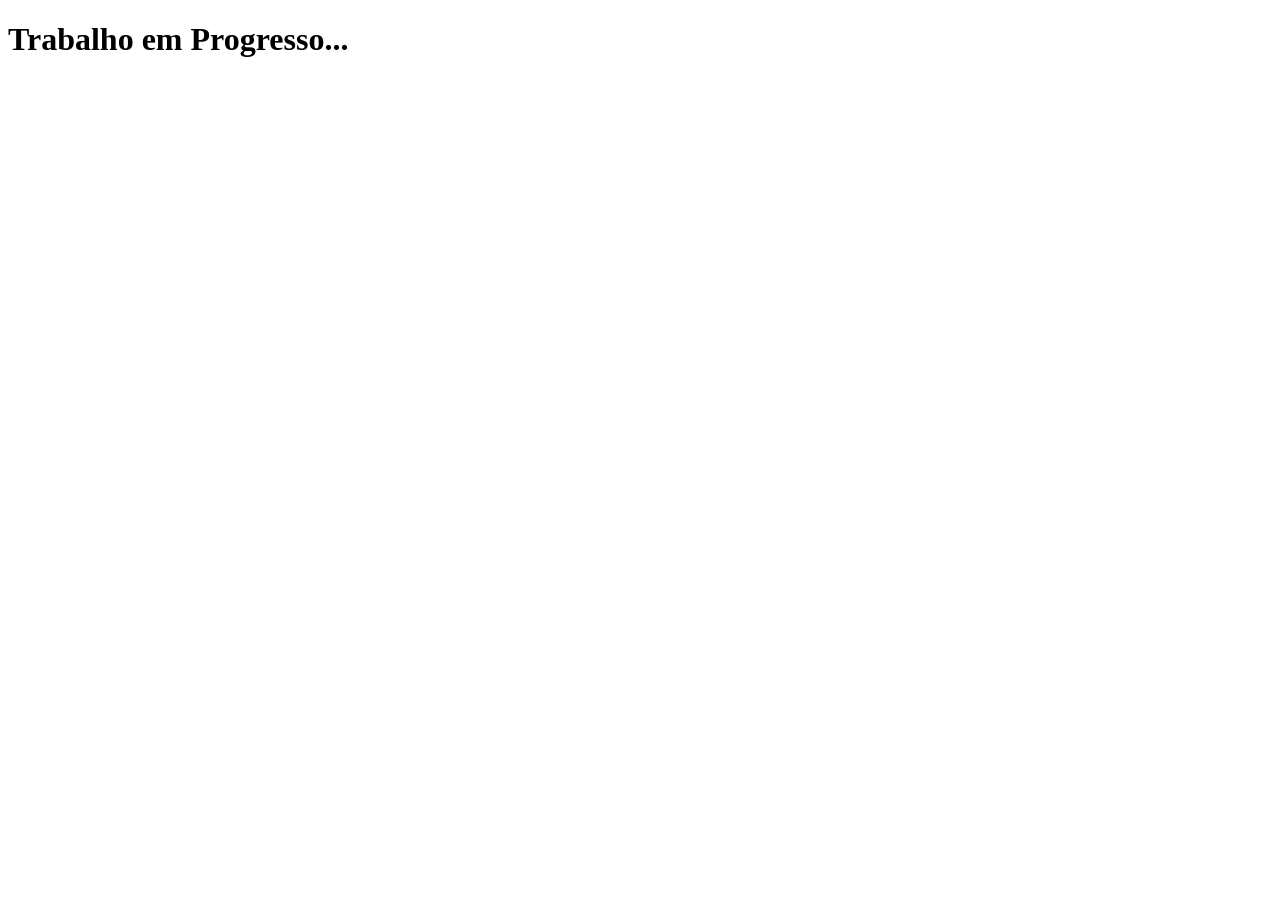
==== index.html @ 42e6223d "initial commit" ====
<!doctype html>
<html lang="en">
  <head>
    <meta charset="UTF-8" />
    <meta name="viewport" content="width=device-width, initial-scale=1.0" />
    <title>Em Progresso</title>
  </head>
  <body>
    <h1>Trabalho em Progresso...</h1>
  </body>
</html>
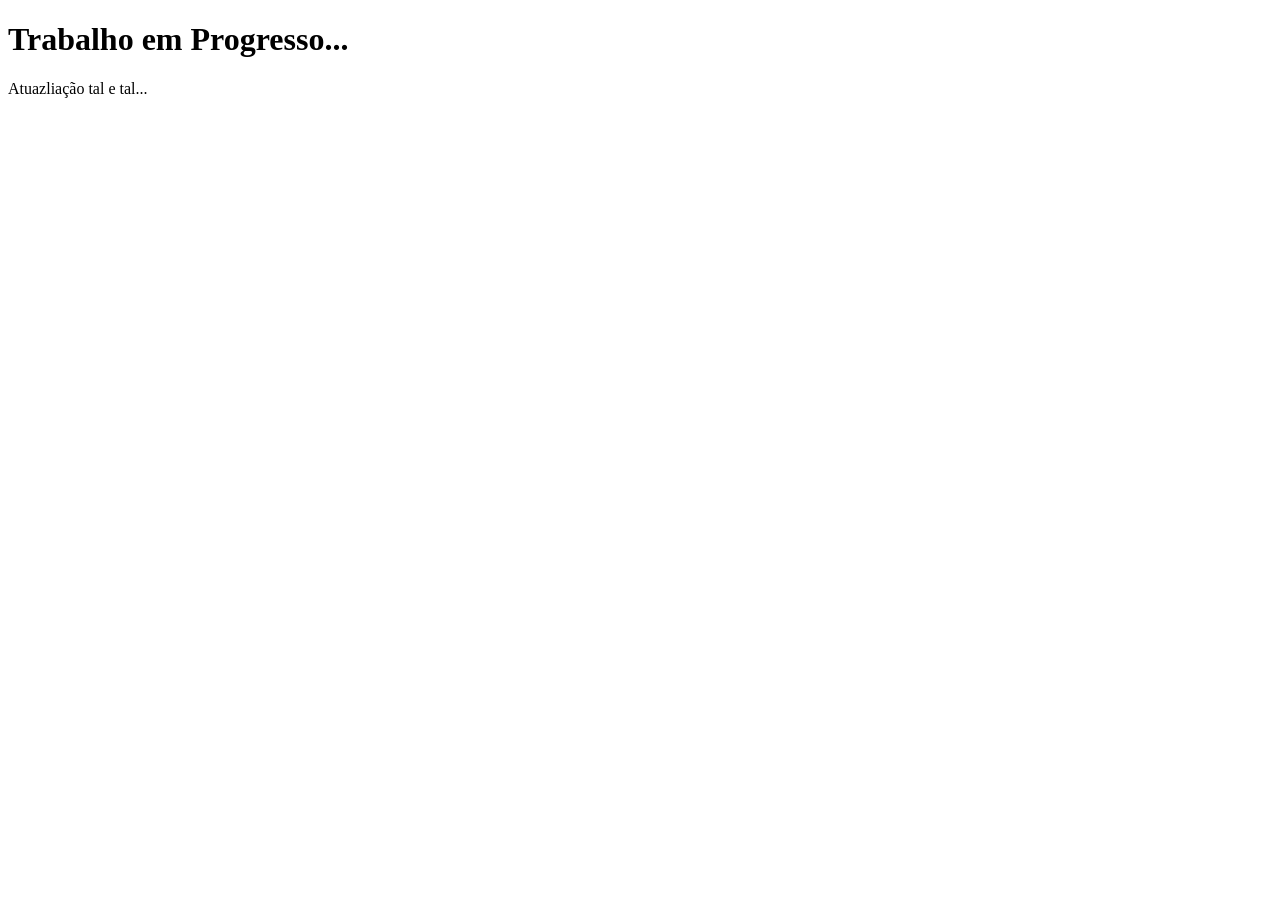
==== commit 2929b9e0: "update html" ====
--- a/index.html
+++ b/index.html
@@ -7,5 +7,6 @@
   </head>
   <body>
     <h1>Trabalho em Progresso...</h1>
+    <p>Atuazliação tal e tal...</p>
   </body>
 </html>
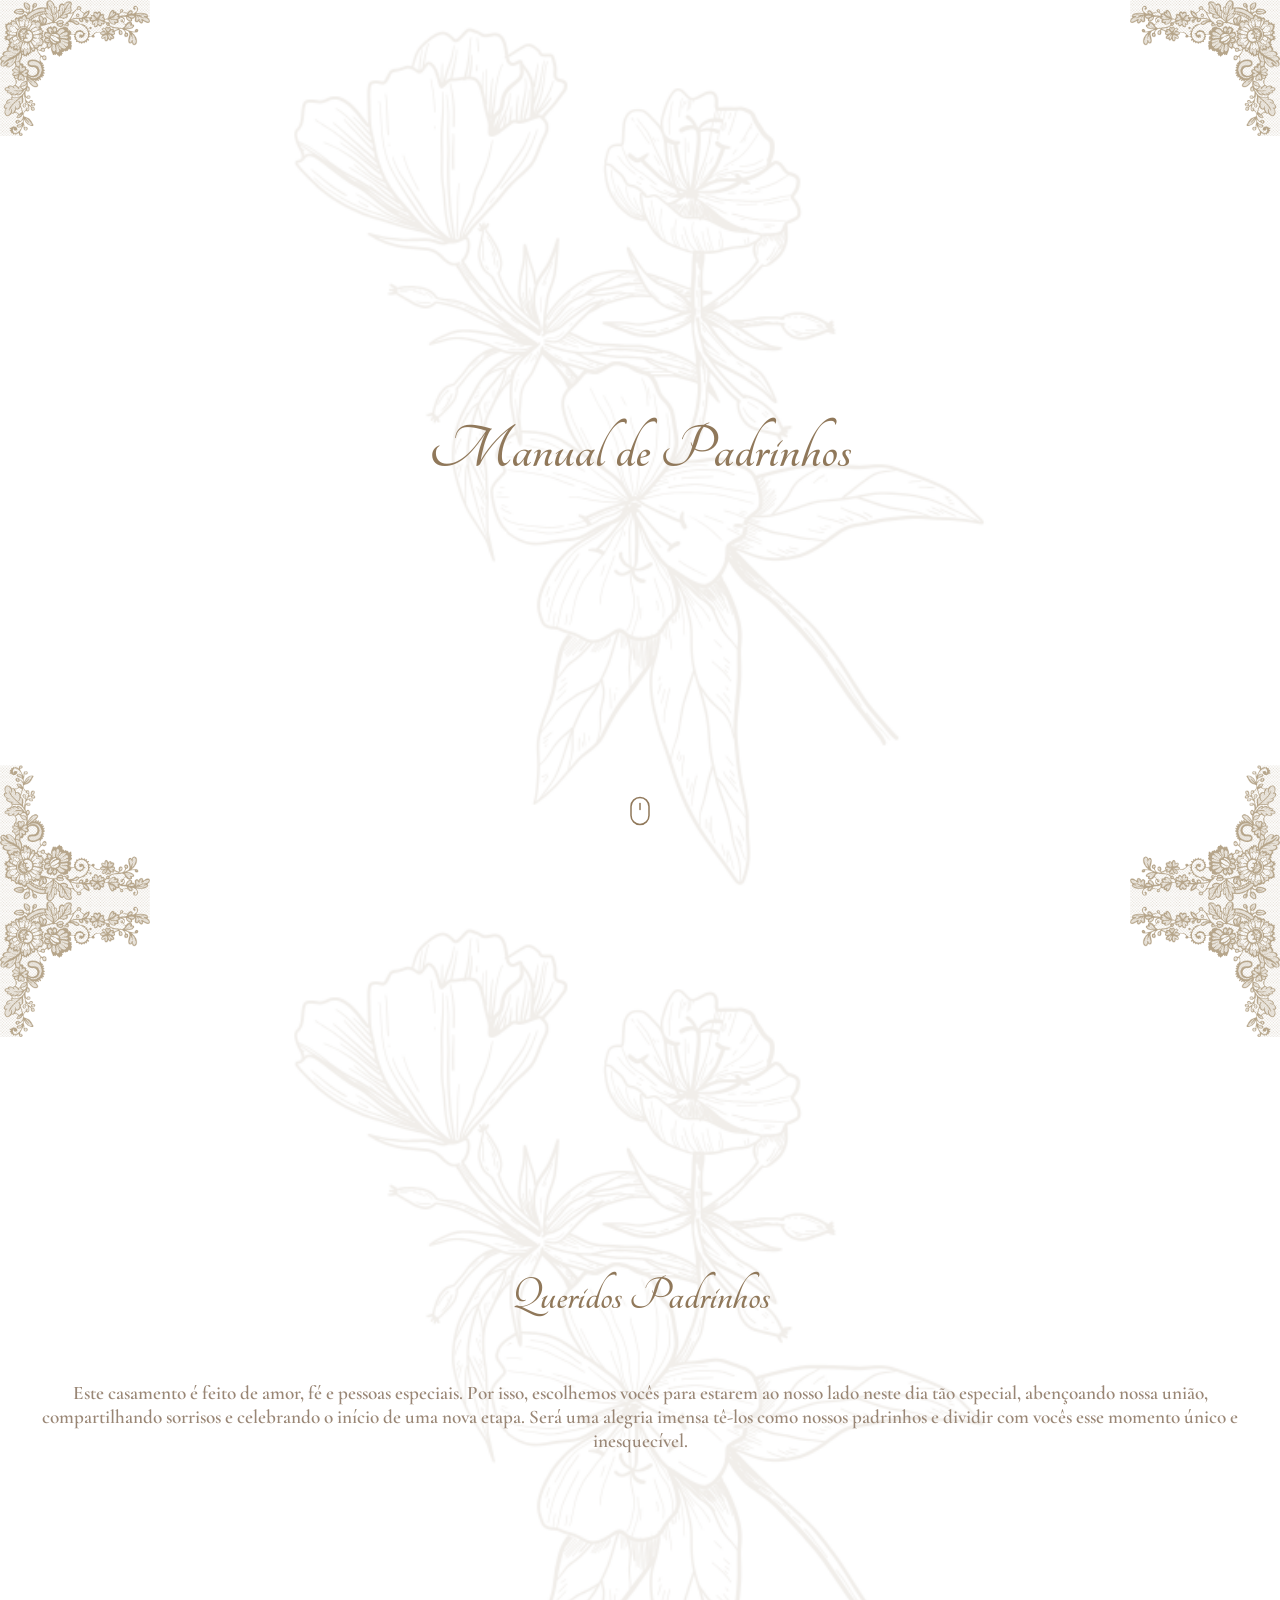
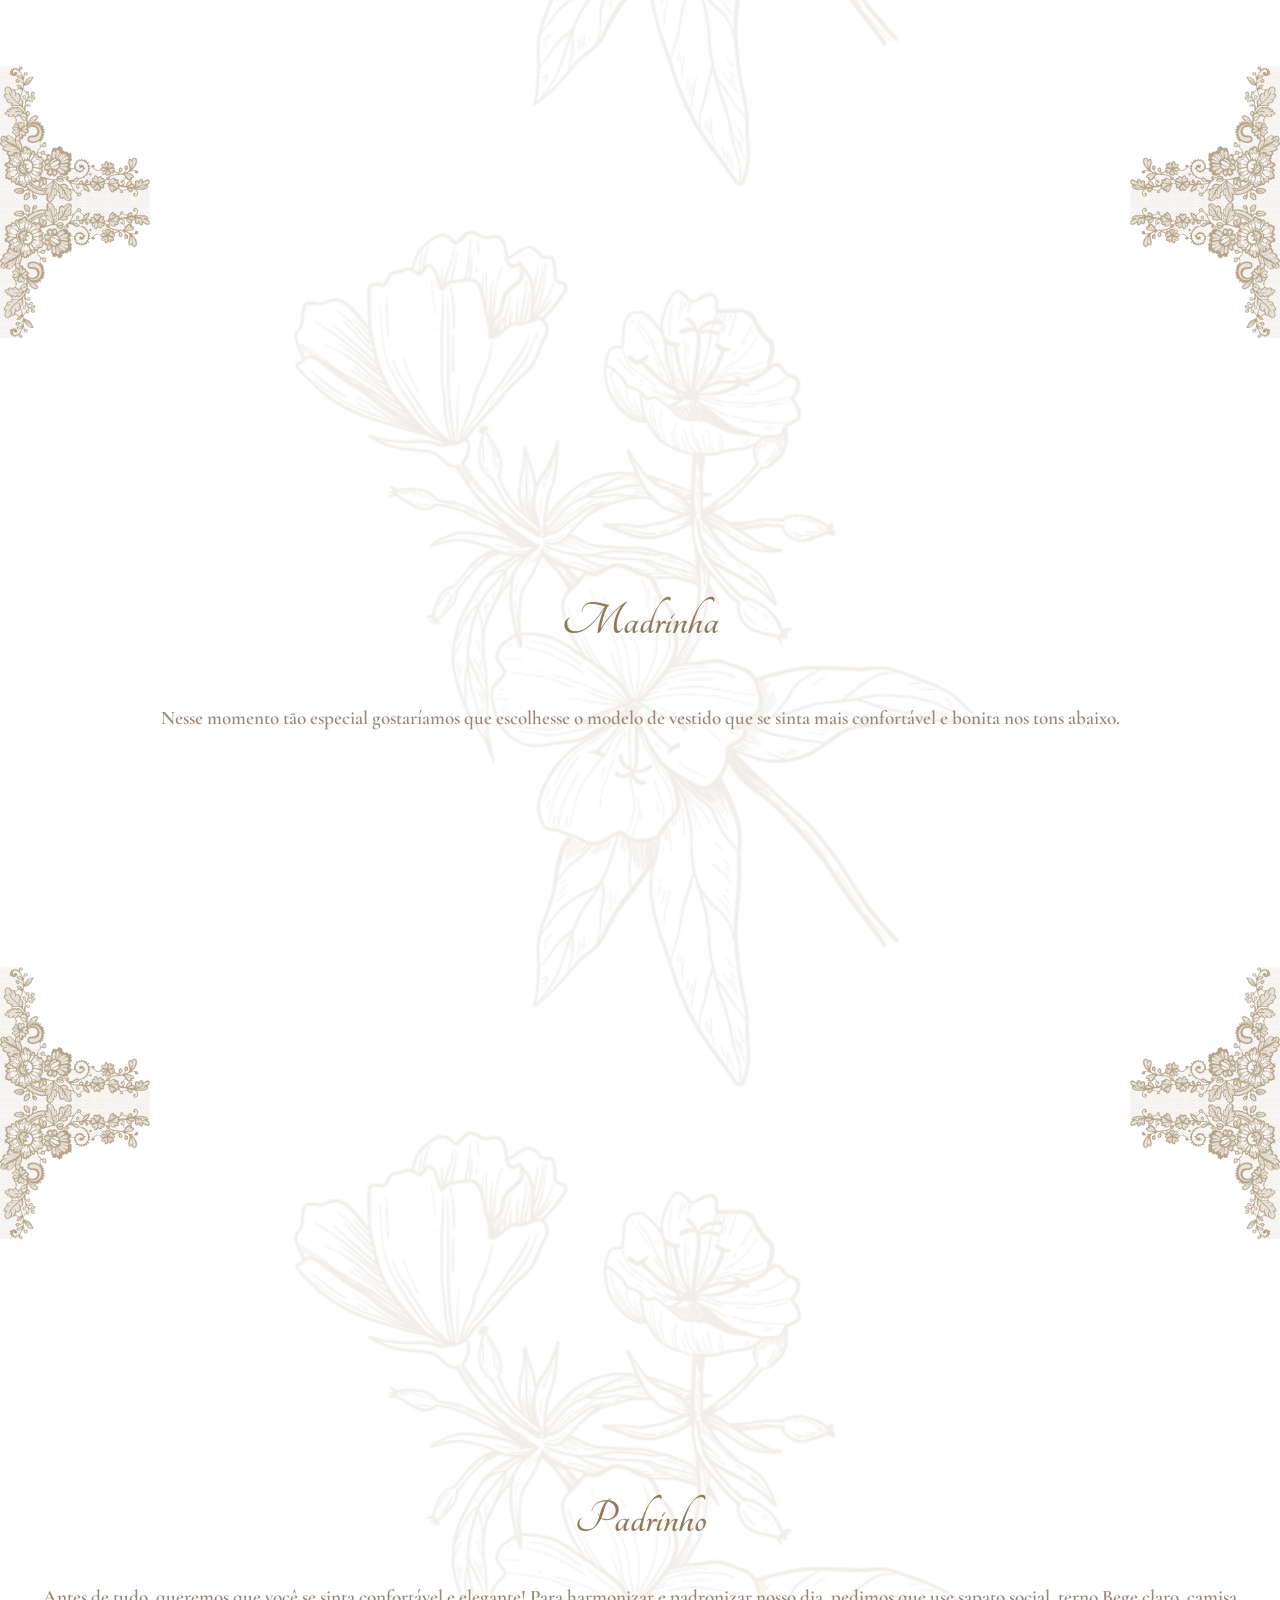
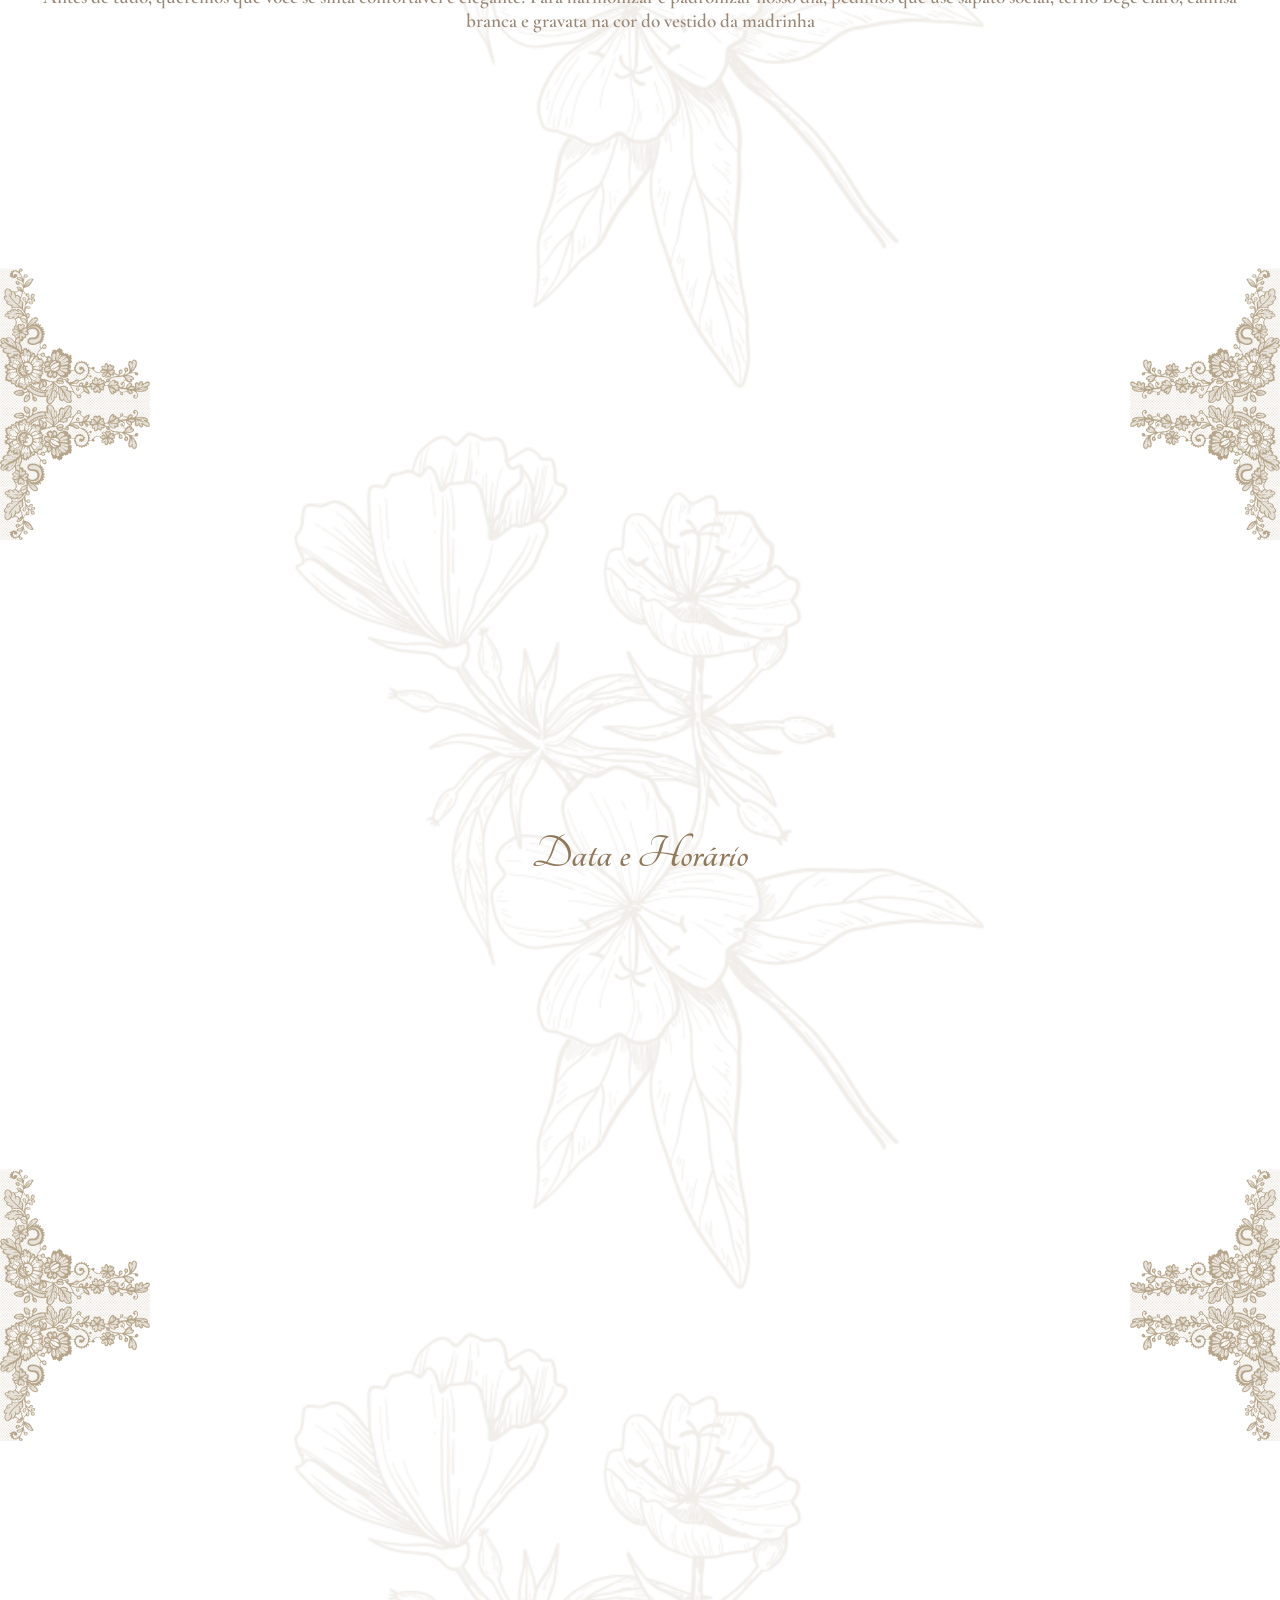
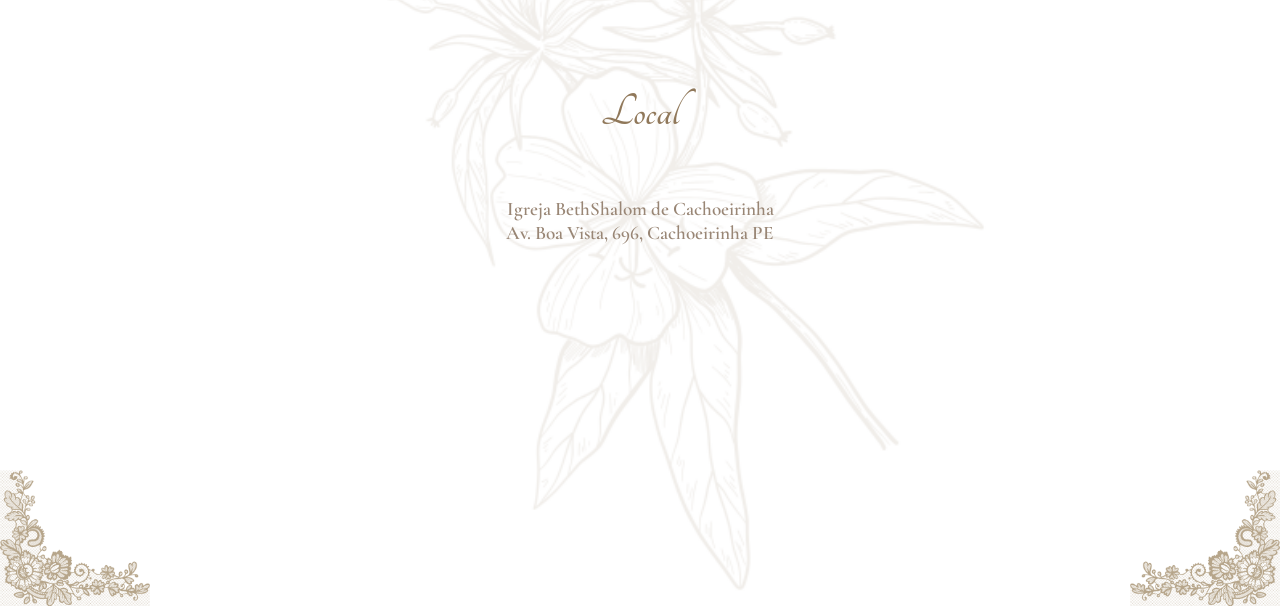
==== commit 162a4c32: "adding content" ====
--- a/index.html
+++ b/index.html
@@ -3,10 +3,75 @@
   <head>
     <meta charset="UTF-8" />
     <meta name="viewport" content="width=device-width, initial-scale=1.0" />
-    <title>Em Progresso</title>
+    <title>Manual de Padrinhos | MD</title>
+    <link rel="stylesheet" href="style.css" />
   </head>
   <body>
-    <h1>Trabalho em Progresso...</h1>
-    <p>Atuazliação tal e tal...</p>
+    <section>
+      <img src="corner.png" alt="" class="corner top left" />
+      <img src="corner.png" alt="" class="corner top right" />
+      <img src="corner.png" alt="" class="corner bottom left" />
+      <img src="corner.png" alt="" class="corner bottom right" />
+      <h1>Manual de Padrinhos</h1>
+      <img src="mouse.svg" alt="" class="mouse" />
+    </section>
+    <section>
+      <img src="corner.png" alt="" class="corner top left" />
+      <img src="corner.png" alt="" class="corner top right" />
+      <img src="corner.png" alt="" class="corner bottom left" />
+      <img src="corner.png" alt="" class="corner bottom right" />
+      <h2>Queridos Padrinhos</h2>
+      <p>
+        Este casamento é feito de amor, fé e pessoas especiais. Por isso,
+        escolhemos vocês para estarem ao nosso lado neste dia tão especial,
+        abençoando nossa união, compartilhando sorrisos e celebrando o início de
+        uma nova etapa. Será uma alegria imensa tê-los como nossos padrinhos e
+        dividir com vocês esse momento único e inesquecível.
+      </p>
+    </section>
+    <section>
+      <img src="corner.png" alt="" class="corner top left" />
+      <img src="corner.png" alt="" class="corner top right" />
+      <img src="corner.png" alt="" class="corner bottom left" />
+      <img src="corner.png" alt="" class="corner bottom right" />
+      <h2>Madrinha</h2>
+      <p>
+        Nesse momento tão especial gostaríamos que escolhesse o modelo de
+        vestido que se sinta mais confortável e bonita nos tons abaixo.
+      </p>
+    </section>
+    <section>
+      <img src="corner.png" alt="" class="corner top left" />
+      <img src="corner.png" alt="" class="corner top right" />
+      <img src="corner.png" alt="" class="corner bottom left" />
+      <img src="corner.png" alt="" class="corner bottom right" />
+      <div>
+        <h2>Padrinho</h2>
+        <p>
+          Antes de tudo, queremos que você se sinta confortável e elegante! Para
+          harmonizar e padronizar nosso dia, pedimos que use sapato social,
+          terno Bege claro, camisa branca e gravata na cor do vestido da
+          madrinha
+        </p>
+      </div>
+    </section>
+    <section>
+      <img src="corner.png" alt="" class="corner top left" />
+      <img src="corner.png" alt="" class="corner top right" />
+      <img src="corner.png" alt="" class="corner bottom left" />
+      <img src="corner.png" alt="" class="corner bottom right" />
+      <h2>Data e Horário</h2>
+    </section>
+    <section>
+      <img src="corner.png" alt="" class="corner top left" />
+      <img src="corner.png" alt="" class="corner top right" />
+      <img src="corner.png" alt="" class="corner bottom left" />
+      <img src="corner.png" alt="" class="corner bottom right" />
+      <h2>Local</h2>
+      <p>
+        Igreja BethShalom de Cachoeirinha<br />Av. Boa Vista, 696, Cachoeirinha
+        PE
+      </p>
+    </section>
   </body>
 </html>
--- a/style.css
+++ b/style.css
@@ -0,0 +1,114 @@
+@import url("https://fonts.googleapis.com/css2?family=Tangerine:wght@400;700&display=swap");
+@import url("https://fonts.googleapis.com/css2?family=Cormorant+Garamond:ital,wght@0,300..700;1,300..700&display=swap");
+
+html,
+body {
+  padding: 0;
+  margin: 0;
+  box-sizing: border-box;
+  width: 100%;
+}
+
+section {
+  background-size: cover;
+  height: 93vh;
+  padding: 2rem;
+  /* border: 1px solid red; */
+  background-image: url("./bg_flower.png");
+  background-size: contain;
+  background-position: center;
+  background-repeat: no-repeat;
+  display: flex;
+  flex-direction: column;
+  align-items: center;
+  justify-content: center;
+  position: relative;
+}
+
+.corner {
+  width: 150px;
+  position: absolute;
+  z-index: 0;
+}
+
+/* Posicionamento base */
+.top {
+  top: 0;
+}
+.bottom {
+  bottom: 0;
+}
+.left {
+  left: 0;
+}
+.right {
+  right: 0;
+}
+
+/* Ajuste individual de orientação para cada canto */
+.top.left {
+  /* Posição padrão, geralmente não precisa de transform */
+}
+
+.top.right {
+  transform: scaleX(-1);
+}
+
+.bottom.left {
+  transform: scaleY(-1);
+}
+
+.bottom.right {
+  /* Inverte nos dois eixos para fechar a moldura */
+  transform: scale(-1, -1);
+}
+
+.mouse {
+  position: absolute;
+  bottom: 8%;
+  width: 36px;
+  animation: float 2s infinite;
+}
+
+h1,
+h2,
+h3 {
+  text-align: center;
+  z-index: 1;
+  color: #90785a;
+  font-family: "Tangerine", cursive;
+  font-weight: 700;
+}
+
+h1 {
+  font-size: 4rem;
+}
+
+h2 {
+  font-size: 3rem;
+}
+
+h3 {
+  font-weight: 600;
+  font-size: 2rem;
+}
+
+p {
+  text-align: center;
+  color: #998675;
+  font-family: "Cormorant Garamond", serif;
+  font-weight: 600;
+  font-size: 1.2rem;
+}
+
+@keyframes float {
+  0% {
+    transform: translateY(0px);
+  }
+  50% {
+    transform: translateY(-10px);
+  }
+  100% {
+    transform: translateY(0px);
+  }
+}
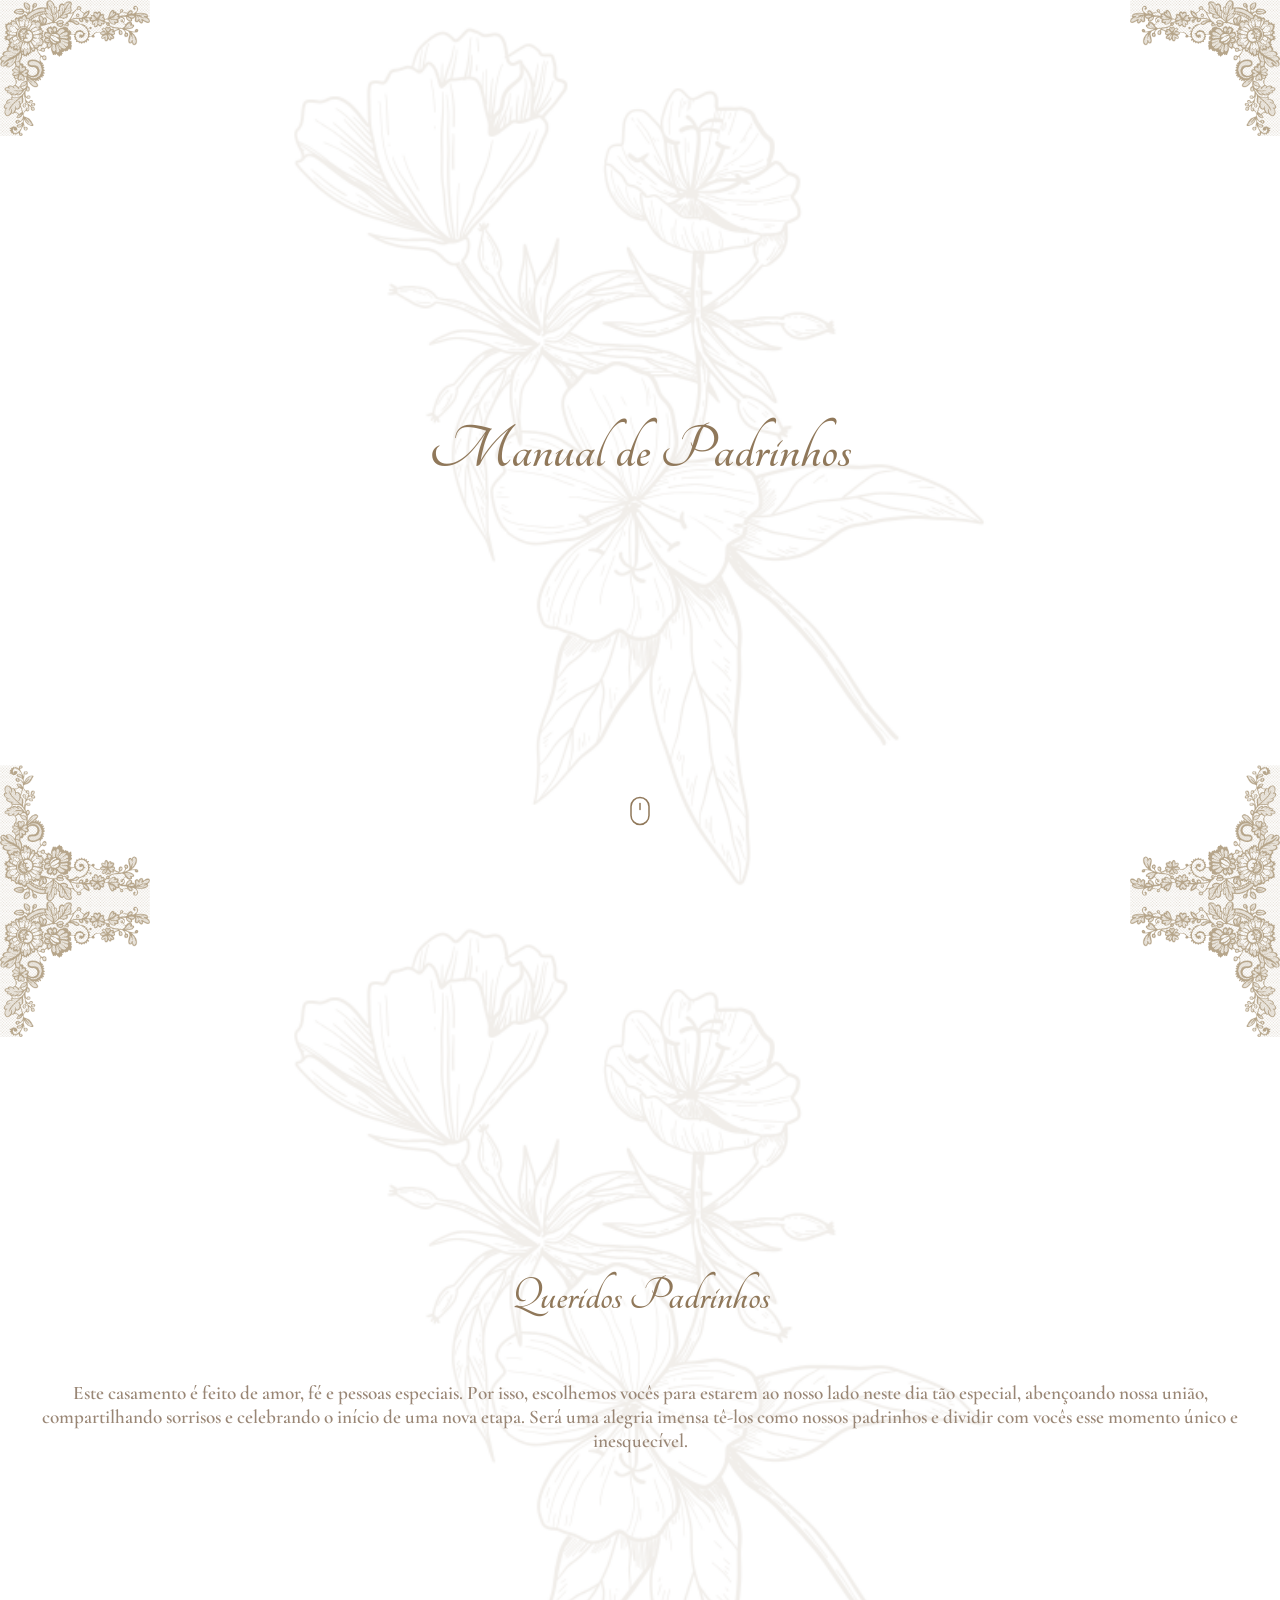
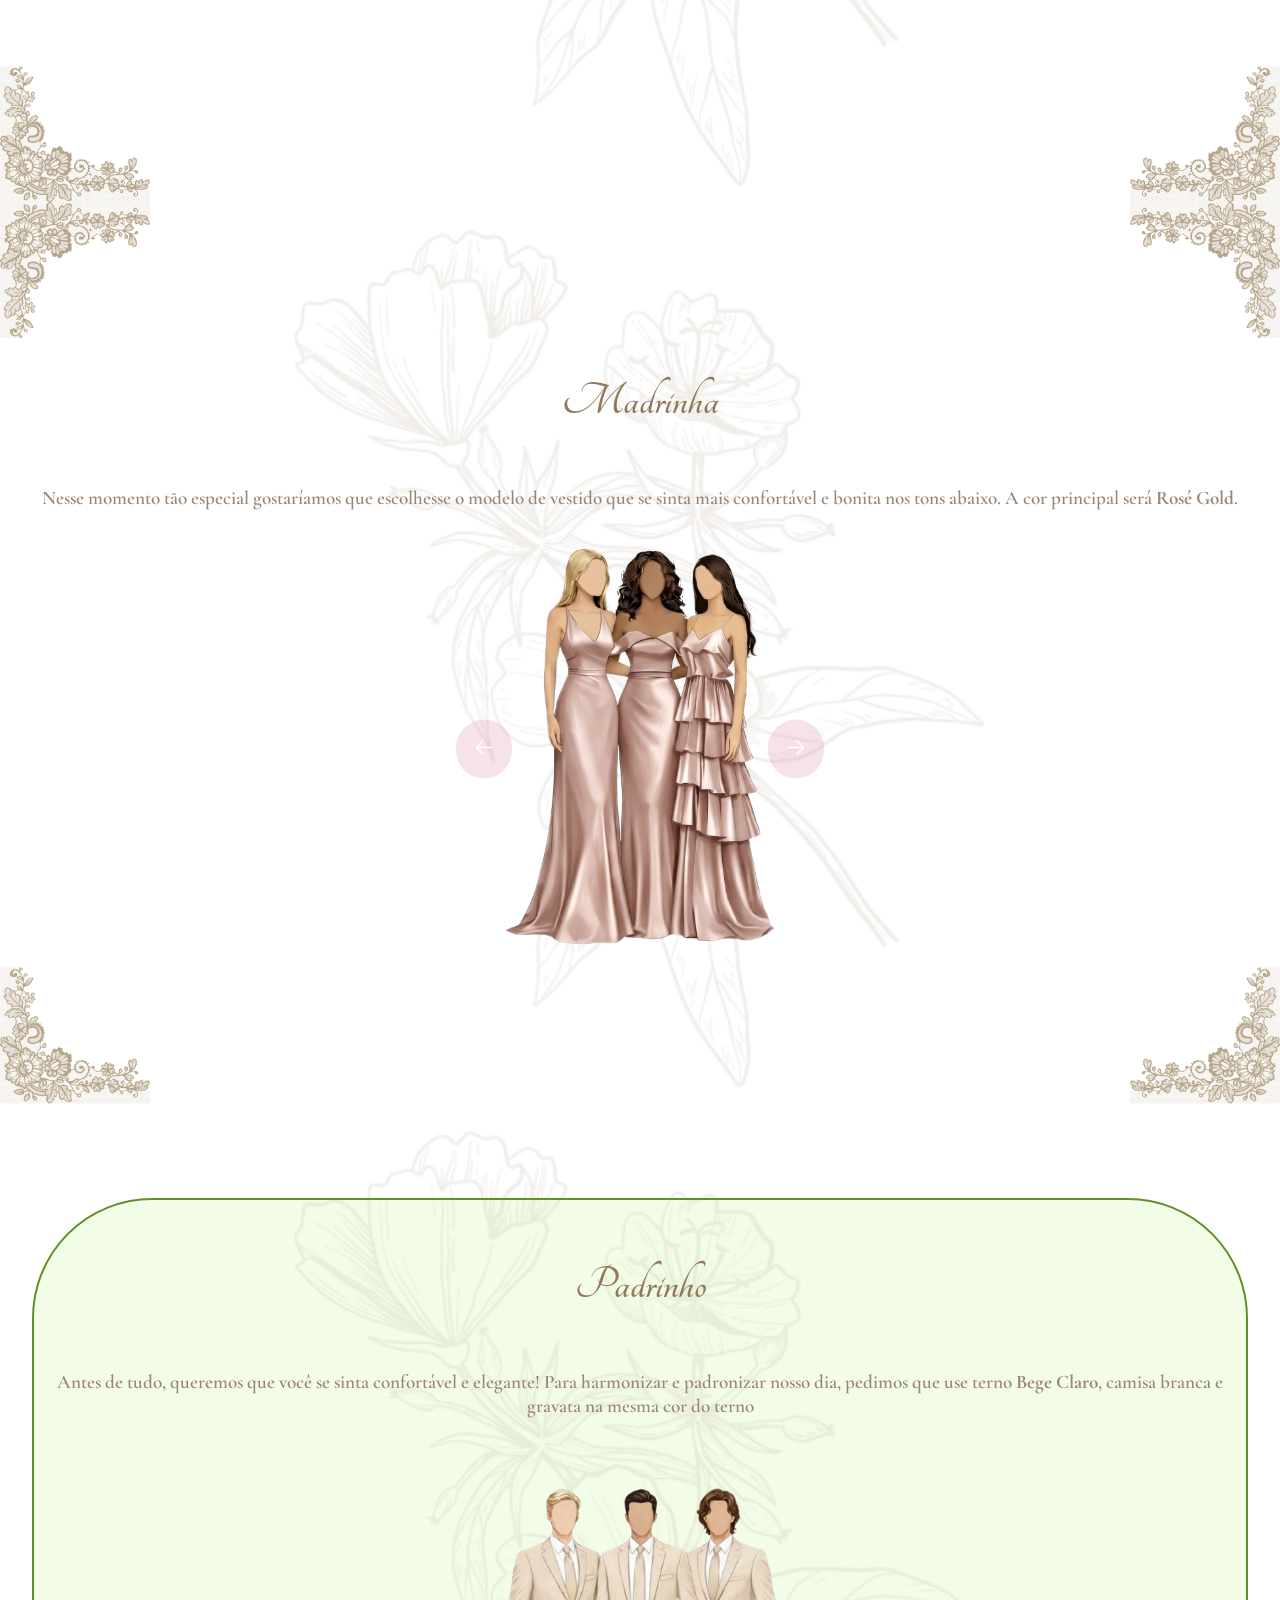
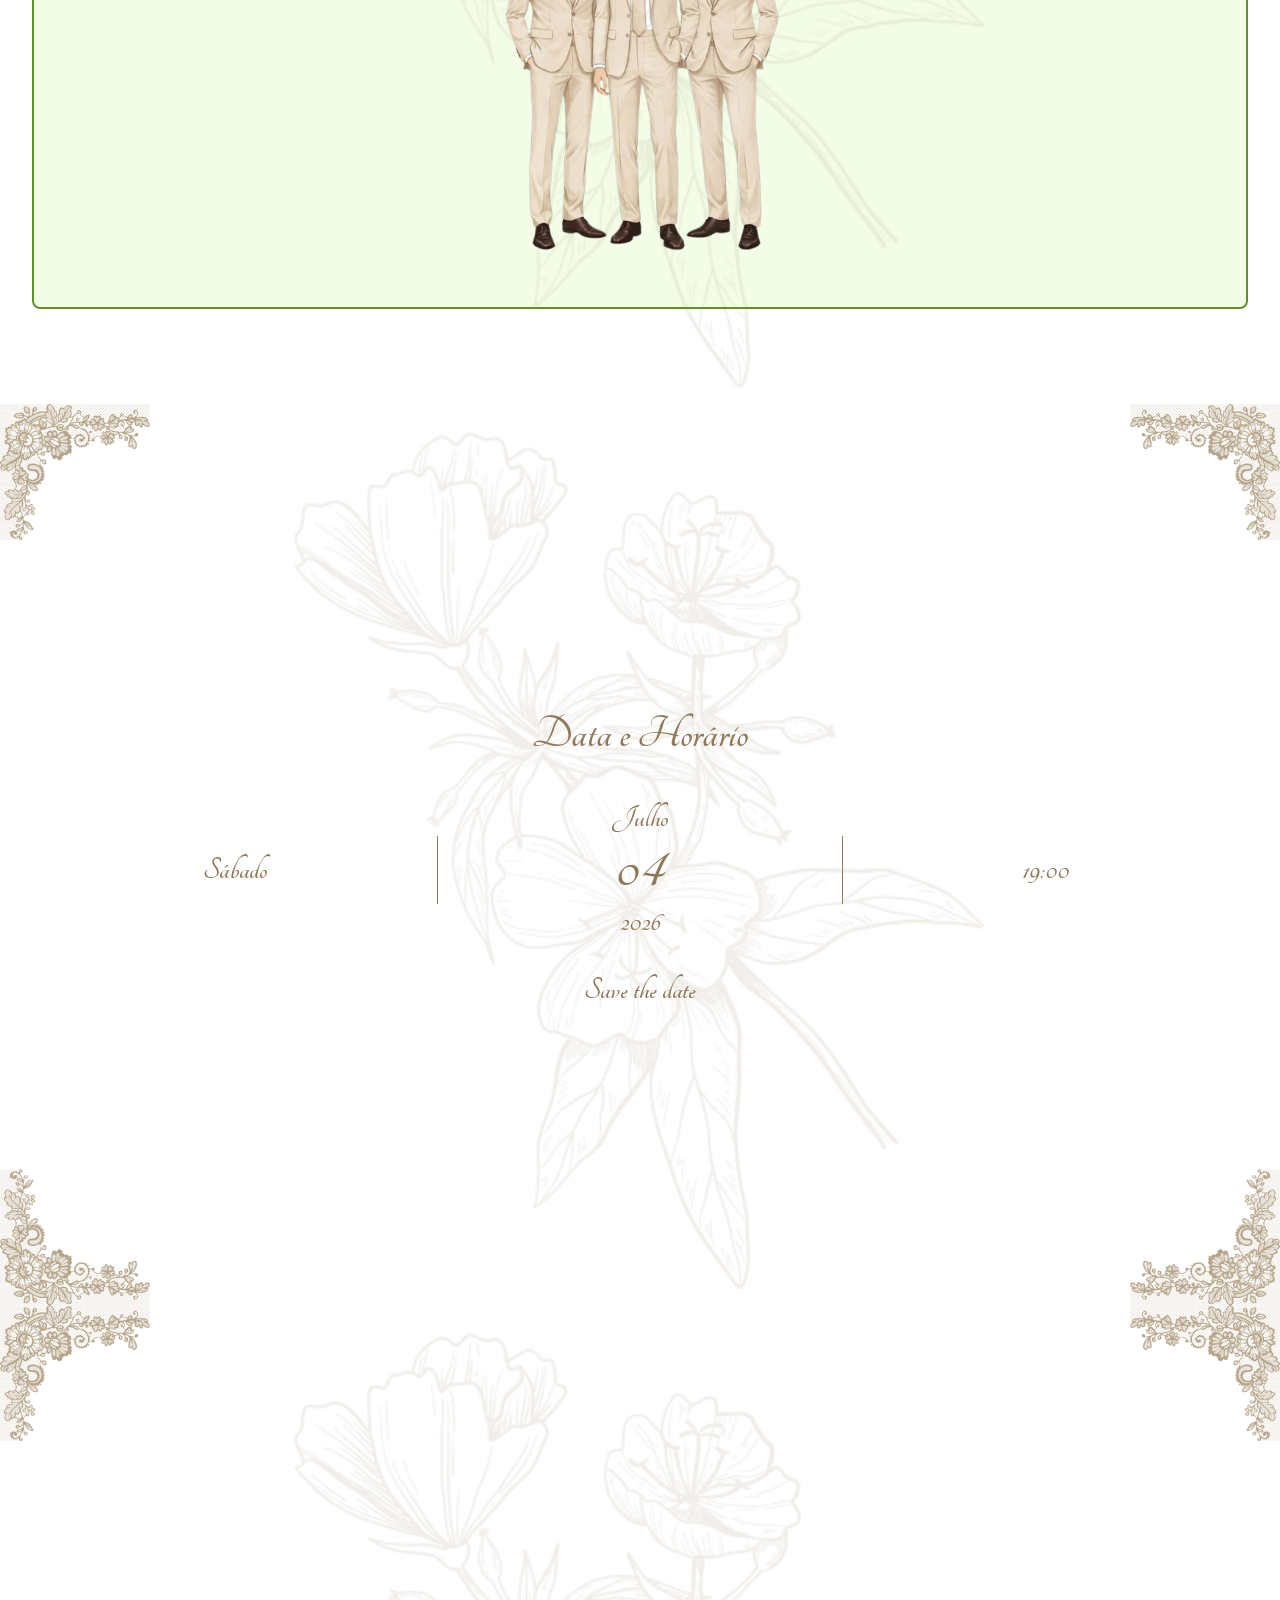
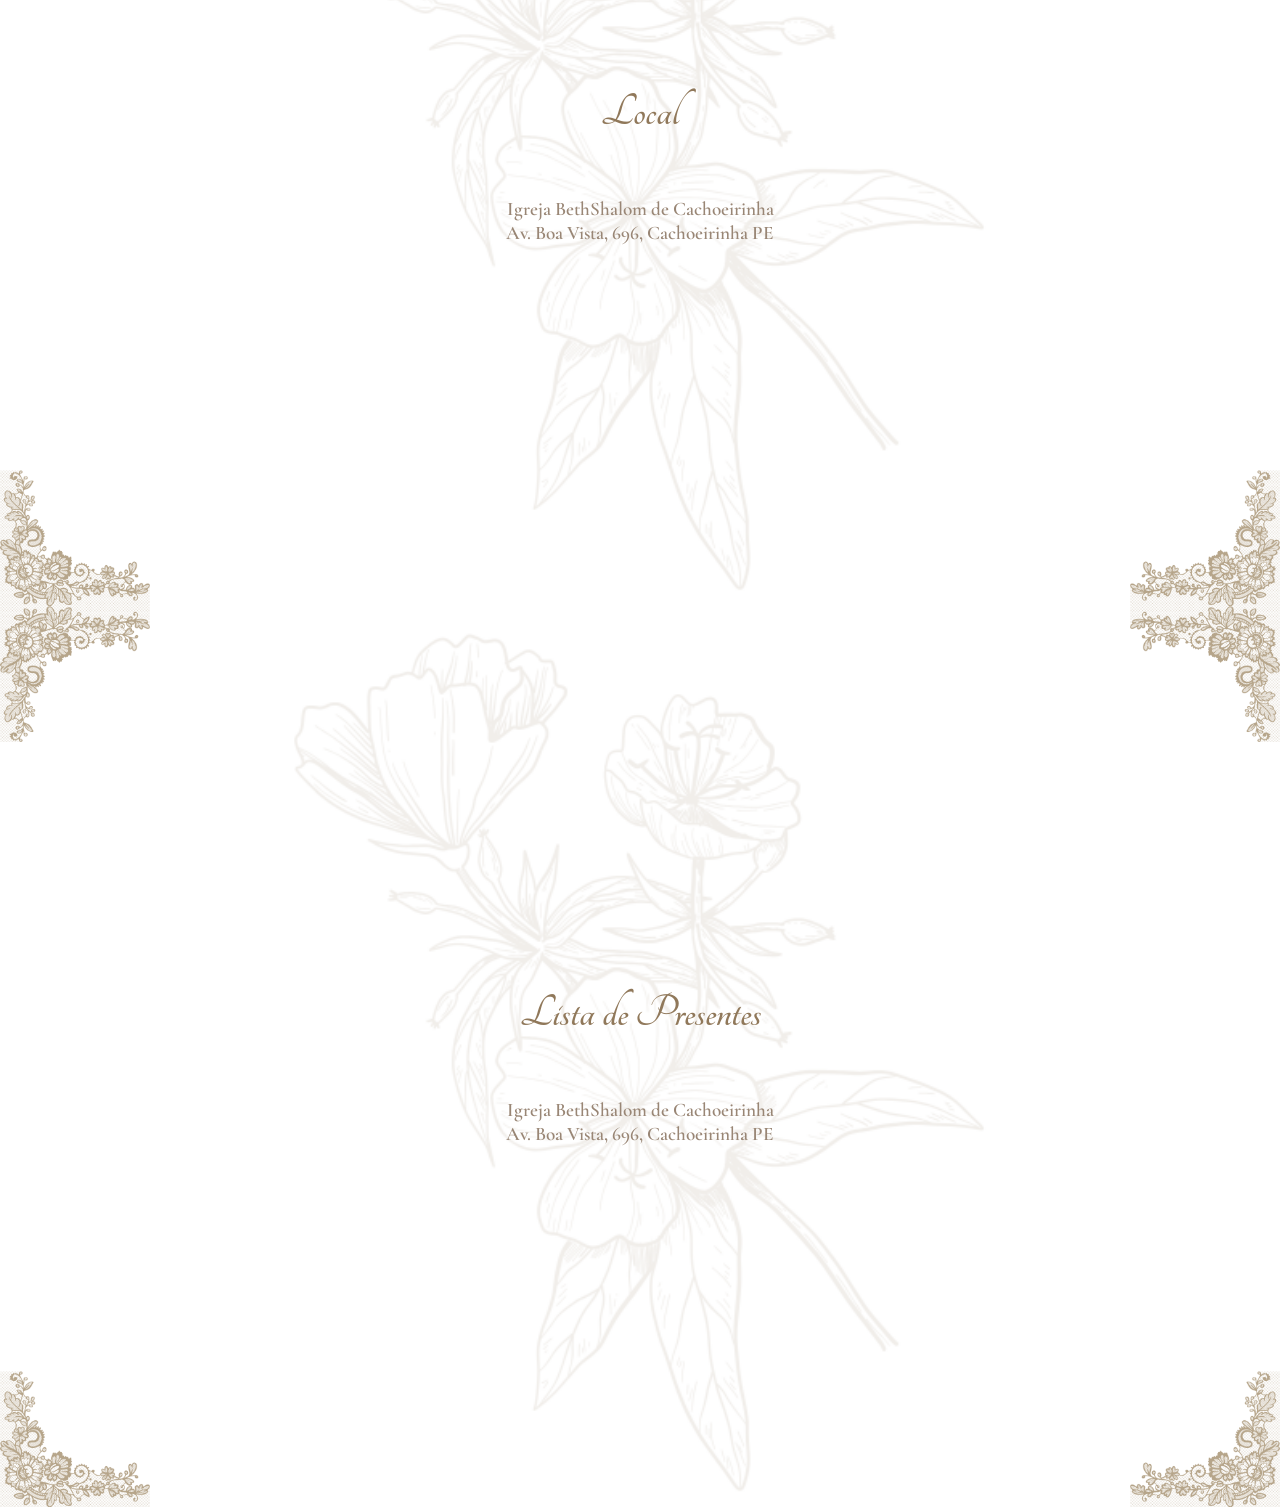
==== commit 66ec5888: "added images" ====
--- a/index.html
+++ b/index.html
@@ -5,6 +5,7 @@
     <meta name="viewport" content="width=device-width, initial-scale=1.0" />
     <title>Manual de Padrinhos | MD</title>
     <link rel="stylesheet" href="style.css" />
+    <link rel="stylesheet" href="carousel.css" />
   </head>
   <body>
     <section>
@@ -37,22 +38,34 @@
       <h2>Madrinha</h2>
       <p>
         Nesse momento tão especial gostaríamos que escolhesse o modelo de
-        vestido que se sinta mais confortável e bonita nos tons abaixo.
+        vestido que se sinta mais confortável e bonita nos tons abaixo. A cor
+        principal será <strong>Rosé Gold</strong>.
       </p>
+
+      <div class="carousel">
+        <button class="prev" onclick="moveSlide(-1)">
+          <img src="arrow.svg" alt="" class="arrow" />
+        </button>
+        <div class="carousel-container">
+          <img src="madrinhas.png" alt="" class="carousel-item active" />
+          <img src="dresses.png" alt="" class="carousel-item" />
+          <img src="pallete.jpeg" alt="" class="carousel-item" />
+        </div>
+        <button class="next" onclick="moveSlide(1)">
+          <img src="arrow.svg" alt="" class="arrow" />
+        </button>
+      </div>
     </section>
     <section>
-      <img src="corner.png" alt="" class="corner top left" />
-      <img src="corner.png" alt="" class="corner top right" />
-      <img src="corner.png" alt="" class="corner bottom left" />
-      <img src="corner.png" alt="" class="corner bottom right" />
-      <div>
+      <div class="padrinhos">
         <h2>Padrinho</h2>
         <p>
           Antes de tudo, queremos que você se sinta confortável e elegante! Para
-          harmonizar e padronizar nosso dia, pedimos que use sapato social,
-          terno Bege claro, camisa branca e gravata na cor do vestido da
-          madrinha
+          harmonizar e padronizar nosso dia, pedimos que use terno
+          <strong>Bege Claro</strong>, camisa branca e gravata na mesma cor do
+          terno
         </p>
+        <img src="padrinhos.png" alt="" />
       </div>
     </section>
     <section>
@@ -61,6 +74,16 @@
       <img src="corner.png" alt="" class="corner bottom left" />
       <img src="corner.png" alt="" class="corner bottom right" />
       <h2>Data e Horário</h2>
+      <div class="date-time-grid">
+        <div><h3>Julho</h3></div>
+        <div class="dt-grid-middle">
+          <h3>Sábado</h3>
+          <h3 class="day">04</h3>
+          <h3>19:00</h3>
+        </div>
+        <div><h3>2026</h3></div>
+      </div>
+      <h3>Save the date</h3>
     </section>
     <section>
       <img src="corner.png" alt="" class="corner top left" />
@@ -68,10 +91,24 @@
       <img src="corner.png" alt="" class="corner bottom left" />
       <img src="corner.png" alt="" class="corner bottom right" />
       <h2>Local</h2>
+      <img src="church.png" alt="" class="church" />
       <p>
         Igreja BethShalom de Cachoeirinha<br />Av. Boa Vista, 696, Cachoeirinha
         PE
       </p>
     </section>
+    <section>
+      <img src="corner.png" alt="" class="corner top left" />
+      <img src="corner.png" alt="" class="corner top right" />
+      <img src="corner.png" alt="" class="corner bottom left" />
+      <img src="corner.png" alt="" class="corner bottom right" />
+      <h2>Lista de Presentes</h2>
+      <p>
+        Igreja BethShalom de Cachoeirinha<br />Av. Boa Vista, 696, Cachoeirinha
+        PE
+      </p>
+    </section>
+
+    <script src="./script.js"></script>
   </body>
 </html>
--- a/style.css
+++ b/style.css
@@ -43,11 +43,6 @@
 }
 .right {
   right: 0;
-}
-
-/* Ajuste individual de orientação para cada canto */
-.top.left {
-  /* Posição padrão, geralmente não precisa de transform */
 }
 
 .top.right {
@@ -101,6 +96,54 @@
   font-size: 1.2rem;
 }
 
+.madrinhas {
+  width: 200px;
+  z-index: 1;
+}
+
+.padrinhos {
+  display: flex;
+  flex-direction: column;
+  align-items: center;
+  background-color: #b2e96a28;
+  border: 2px solid #638f29;
+  border-radius: 8px;
+  border-top-left-radius: 120px;
+  border-top-right-radius: 120px;
+  padding: 20px;
+}
+
+.padrinhos img {
+  width: 300px;
+}
+
+.church {
+  width: 300px;
+}
+
+.date-time-grid {
+  display: grid;
+  grid-template-rows: 3;
+  /* border: 1px solid red; */
+  width: 100%;
+}
+
+.date-time-grid h3 {
+  margin: 0;
+}
+
+.dt-grid-middle {
+  display: grid;
+  grid-template-columns: 1fr 1fr 1fr;
+  align-items: center;
+}
+
+.dt-grid-middle h3.day {
+  font-size: 4rem;
+  border-left: 1px solid #90785a;
+  border-right: 1px solid #90785a;
+}
+
 @keyframes float {
   0% {
     transform: translateY(0px);
--- a/carousel.css
+++ b/carousel.css
@@ -0,0 +1,74 @@
+/* Estilo do Carrossel */
+.carousel {
+  position: relative;
+  max-width: 60vw; /* Ajuste conforme necessário */
+  margin: 20px auto;
+  display: flex;
+  align-items: center;
+  justify-content: center;
+}
+
+.carousel-container {
+  overflow: hidden;
+  width: 100%;
+  display: flex;
+  justify-content: center;
+}
+
+.carousel-item {
+  display: none; /* Esconde todas as imagens por padrão */
+  width: 100%;
+  max-height: 400px;
+  object-fit: contain;
+  animation: fade 0.5s;
+}
+
+.carousel-item.active {
+  display: block; /* Mostra apenas a ativa */
+}
+
+/* Botões */
+.prev,
+.next {
+  cursor: pointer;
+  position: absolute;
+  top: 50%;
+  transform: translateY(-50%);
+  background-color: rgba(194, 61, 116, 0.15);
+  color: #fff;
+  border: none;
+  padding: 12px;
+  border-radius: 9999px;
+  transition: 0.3s;
+  z-index: 10;
+}
+
+.prev {
+  left: -50px;
+}
+.next {
+  right: -50px;
+}
+
+.prev:hover,
+.next:hover {
+  background-color: rgba(194, 61, 116, 0.4);
+}
+
+.arrow {
+  width: 32px;
+}
+
+.prev img.arrow {
+  transform: scaleX(-1);
+}
+
+/* Animação simples de transição */
+@keyframes fade {
+  from {
+    opacity: 0.4;
+  }
+  to {
+    opacity: 1;
+  }
+}
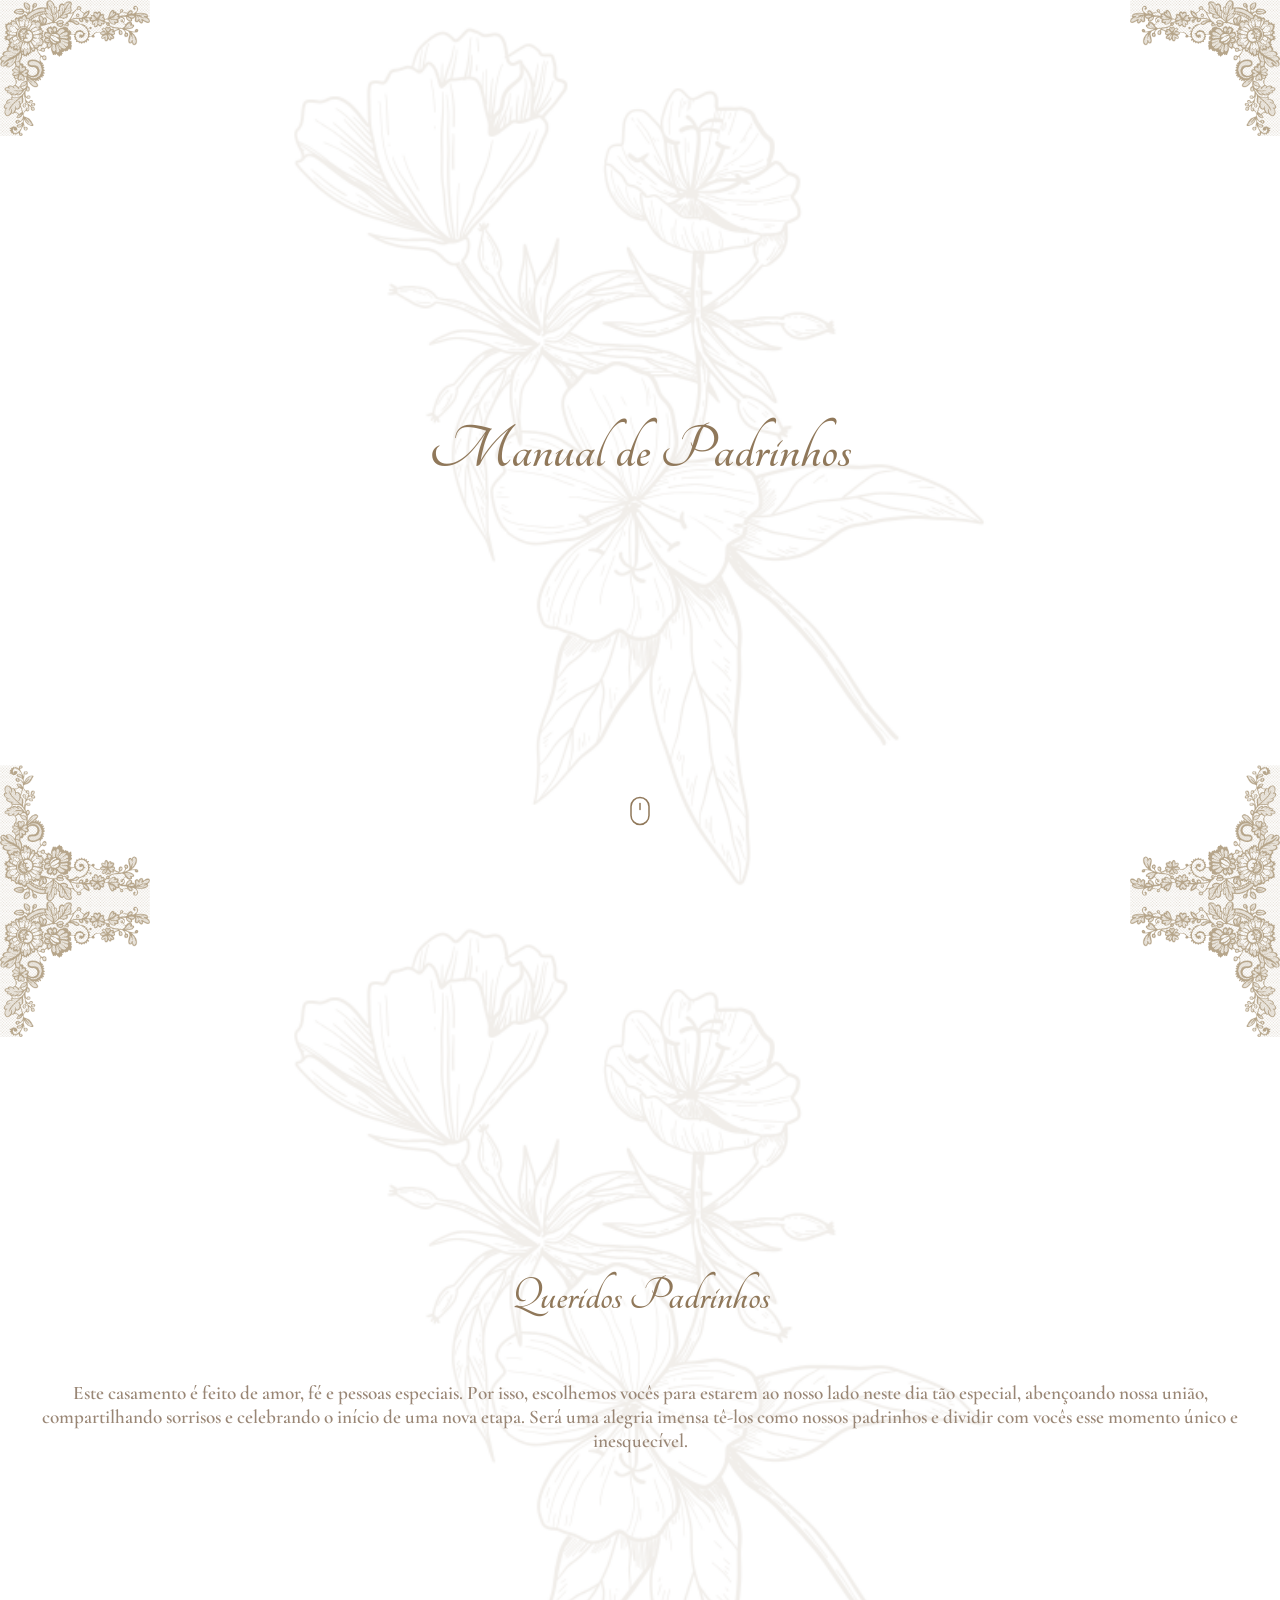
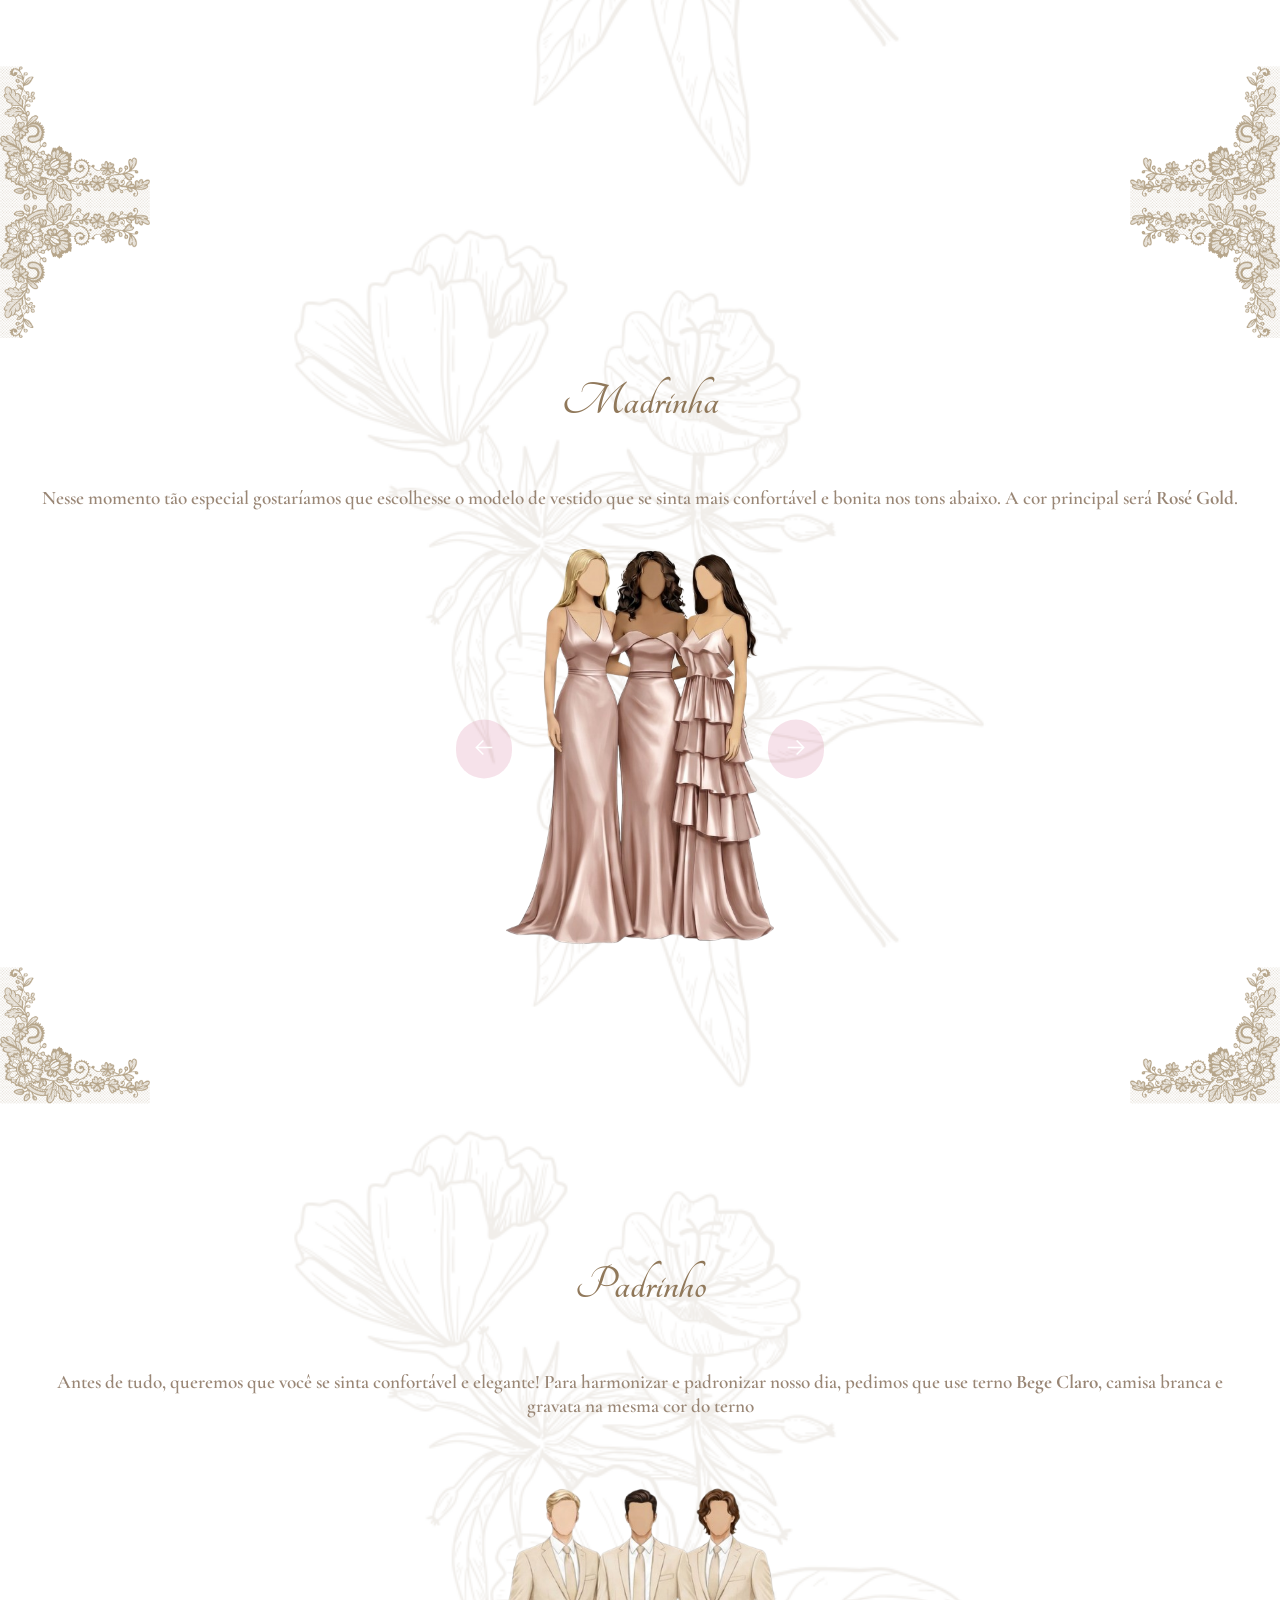
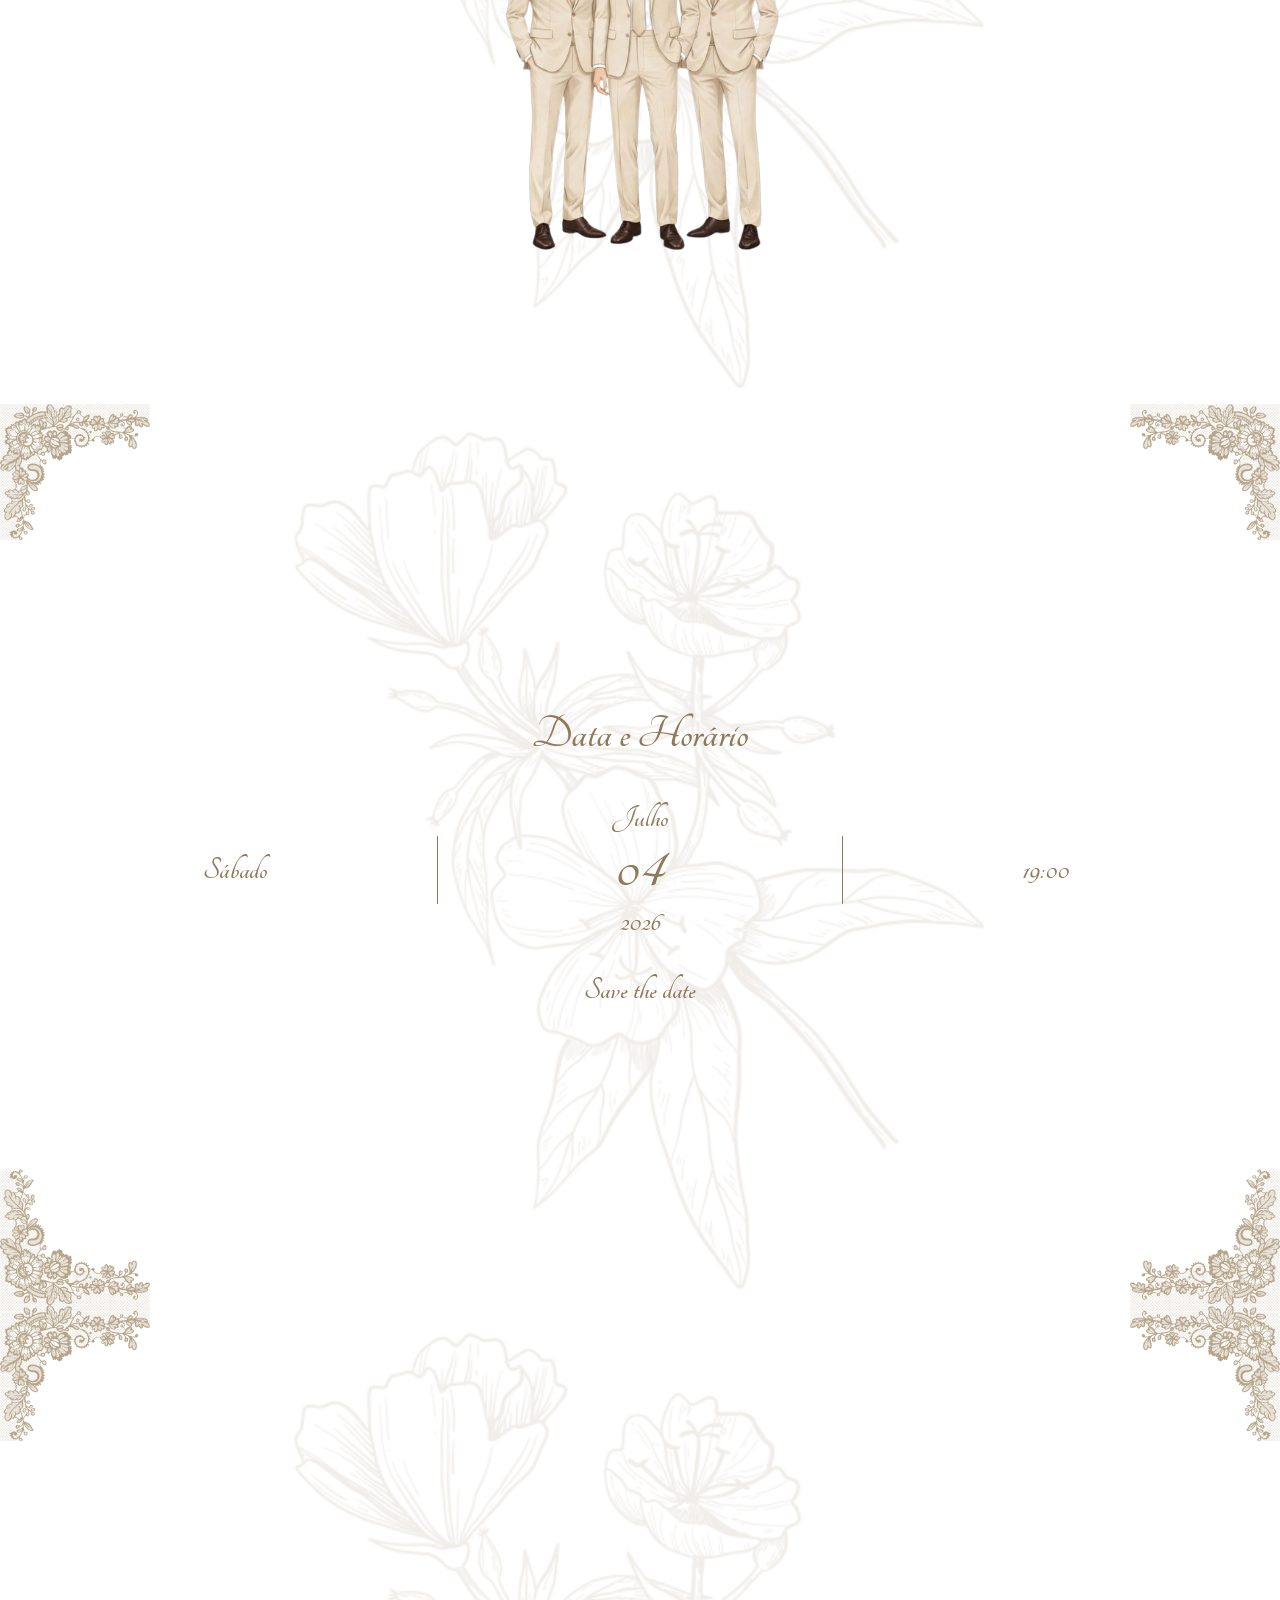
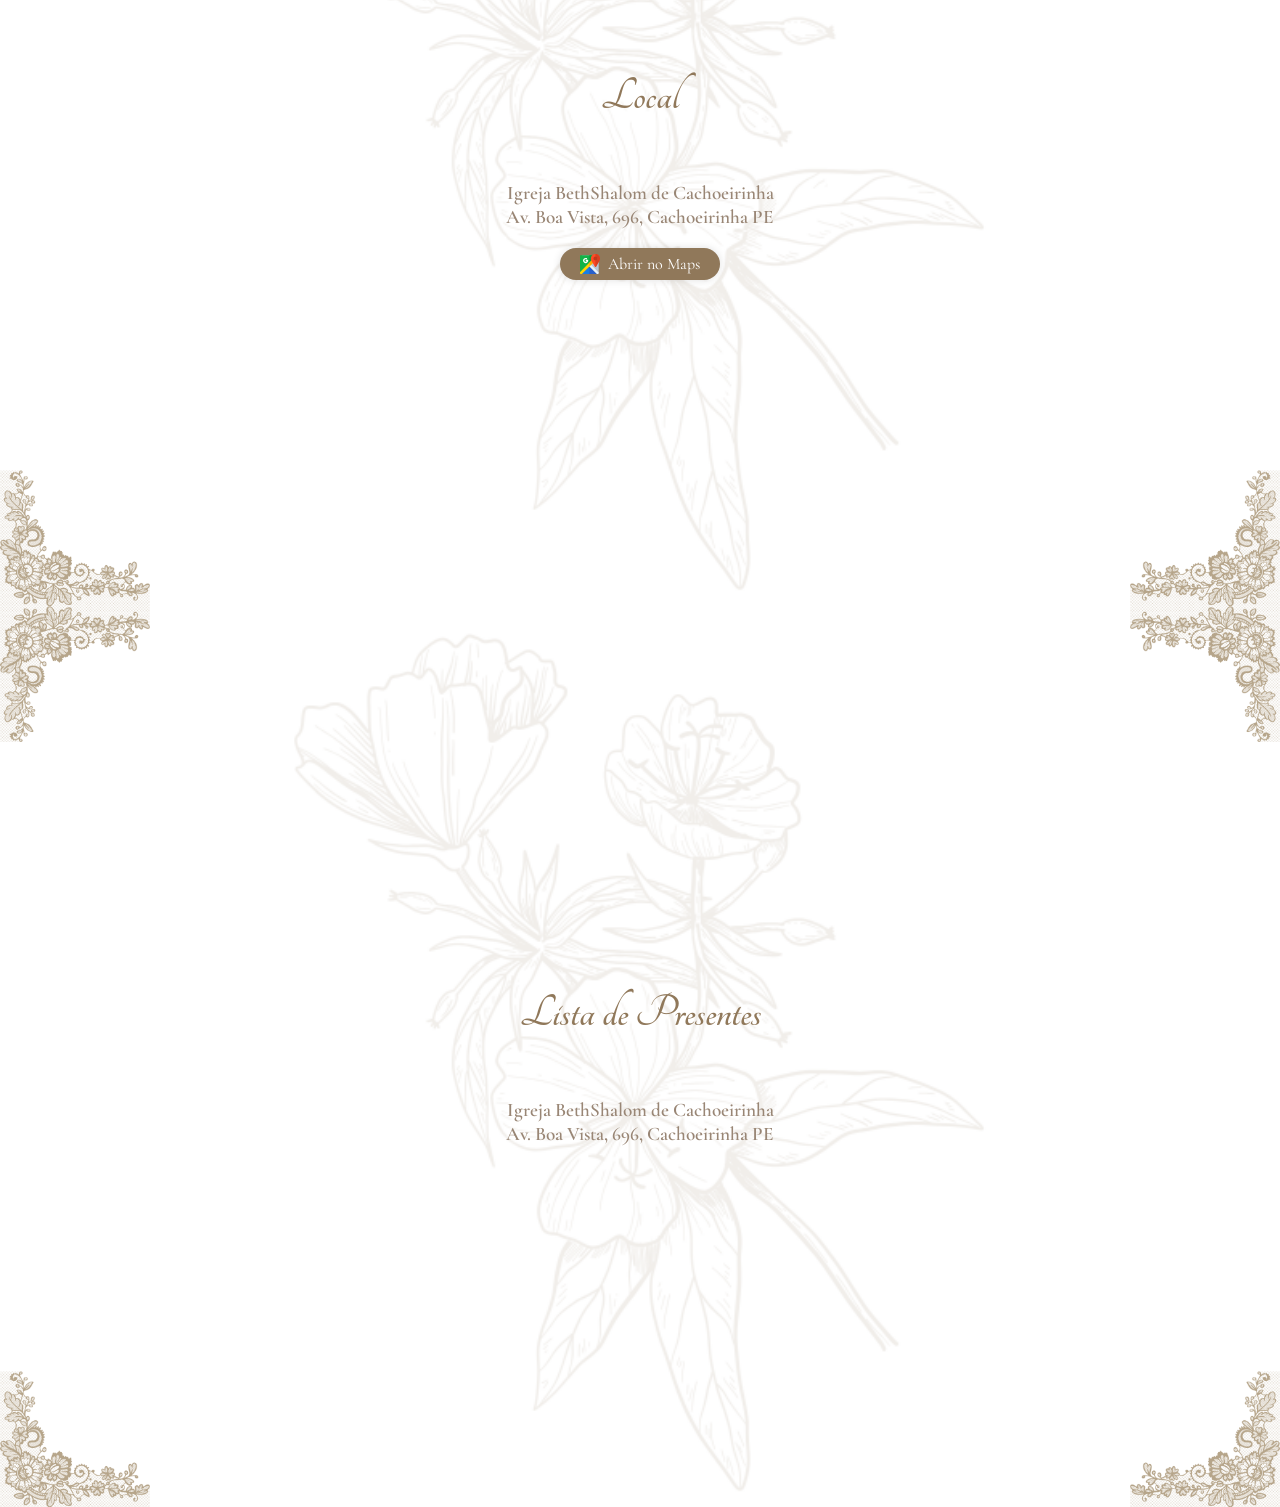
==== commit 0841953b: "add favicon" ====
--- a/index.html
+++ b/index.html
@@ -6,6 +6,7 @@
     <title>Manual de Padrinhos | MD</title>
     <link rel="stylesheet" href="style.css" />
     <link rel="stylesheet" href="carousel.css" />
+    <link rel="shortcut icon" href="favicon.png" type="image/x-icon" />
   </head>
   <body>
     <section>
@@ -96,6 +97,10 @@
         Igreja BethShalom de Cachoeirinha<br />Av. Boa Vista, 696, Cachoeirinha
         PE
       </p>
+      <a href="https://maps.app.goo.gl/QCstCw83J7cvLMxR8" class="maps-button">
+        <img src="maps.svg" alt="" width="20" />
+        Abrir no Maps</a
+      >
     </section>
     <section>
       <img src="corner.png" alt="" class="corner top left" />
--- a/style.css
+++ b/style.css
@@ -105,12 +105,6 @@
   display: flex;
   flex-direction: column;
   align-items: center;
-  background-color: #b2e96a28;
-  border: 2px solid #638f29;
-  border-radius: 8px;
-  border-top-left-radius: 120px;
-  border-top-right-radius: 120px;
-  padding: 20px;
 }
 
 .padrinhos img {
@@ -119,6 +113,18 @@
 
 .church {
   width: 300px;
+}
+
+.maps-button {
+  display: flex;
+  background-color: #90785a;
+  padding: 6px 20px;
+  border-radius: 999px;
+  text-decoration: none;
+  font-family: "Cormorant Garamond", serif;
+  color: #fff;
+  gap: 8px;
+  box-shadow: 0px 0px 8px rgba(0, 0, 0, 0.12);
 }
 
 .date-time-grid {
--- a/carousel.css
+++ b/carousel.css
@@ -1,6 +1,7 @@
 /* Estilo do Carrossel */
 .carousel {
   position: relative;
+  height: 400px;
   max-width: 60vw; /* Ajuste conforme necessário */
   margin: 20px auto;
   display: flex;
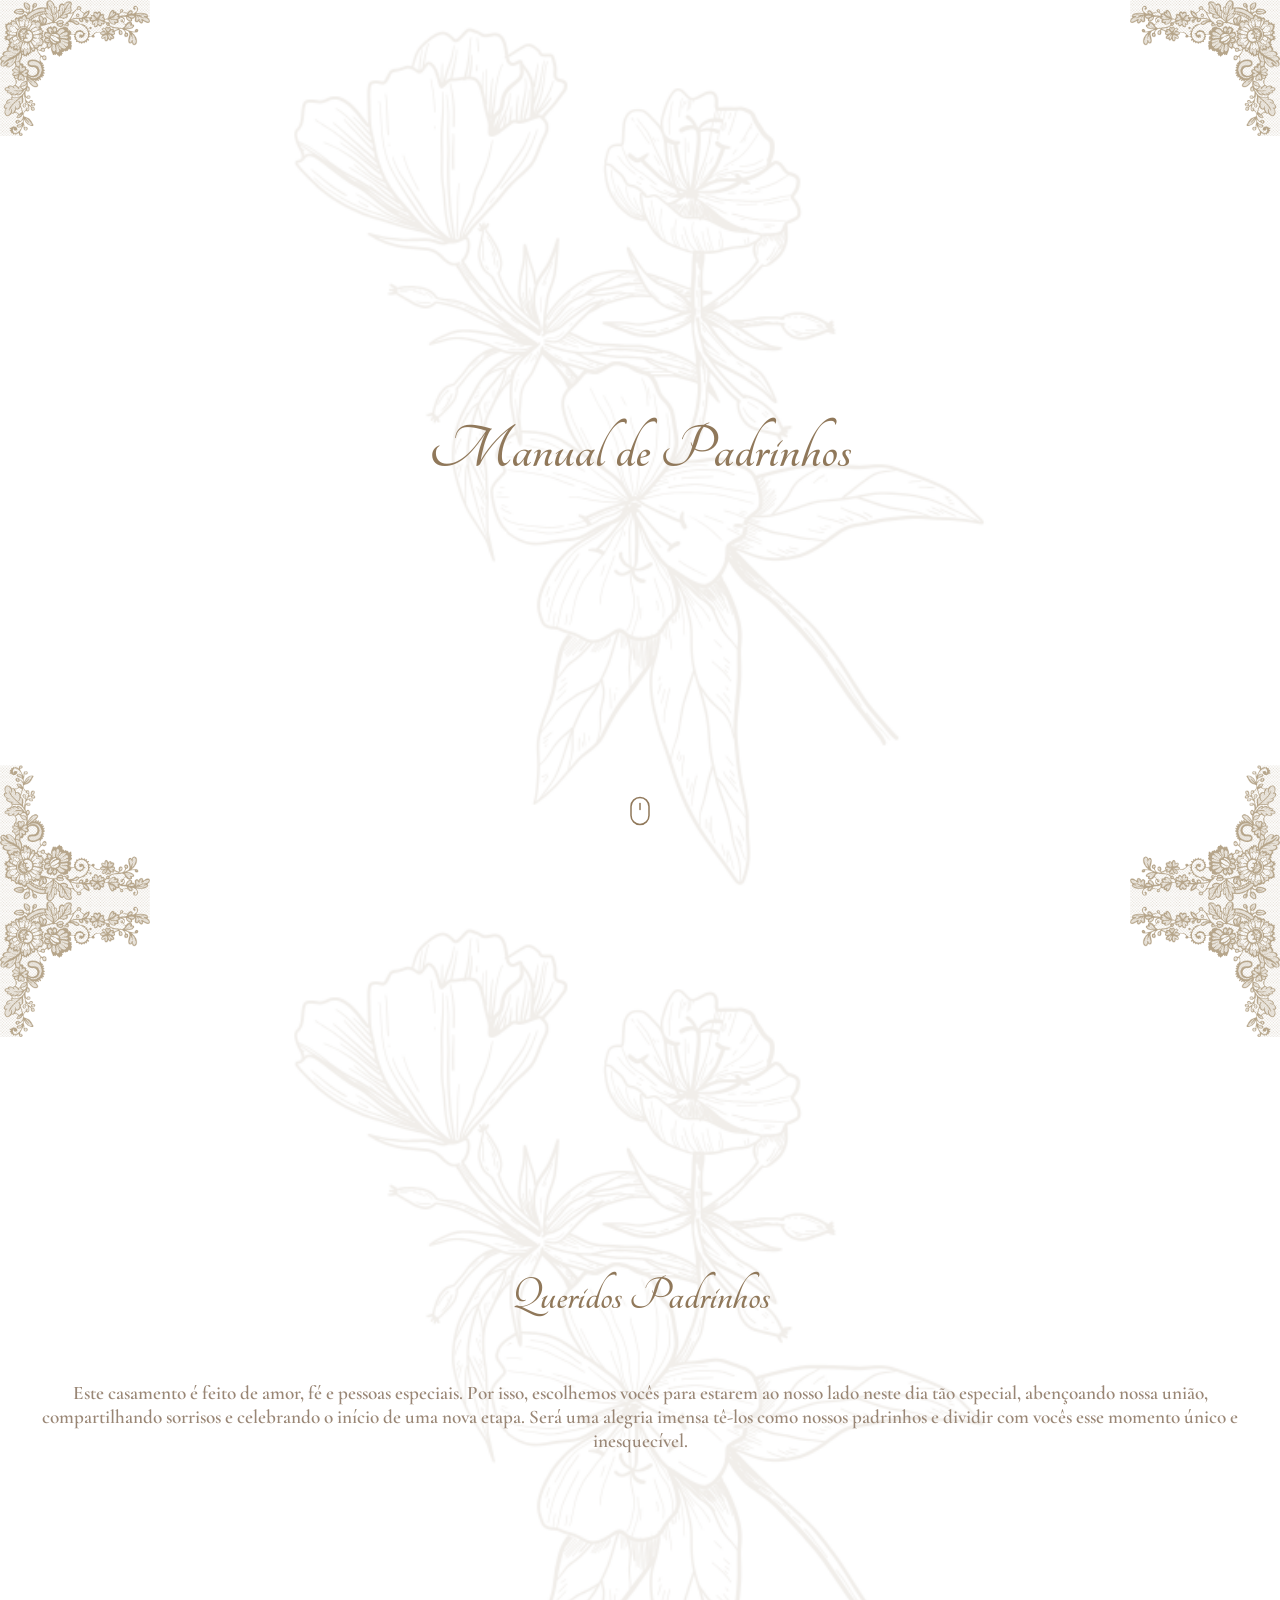
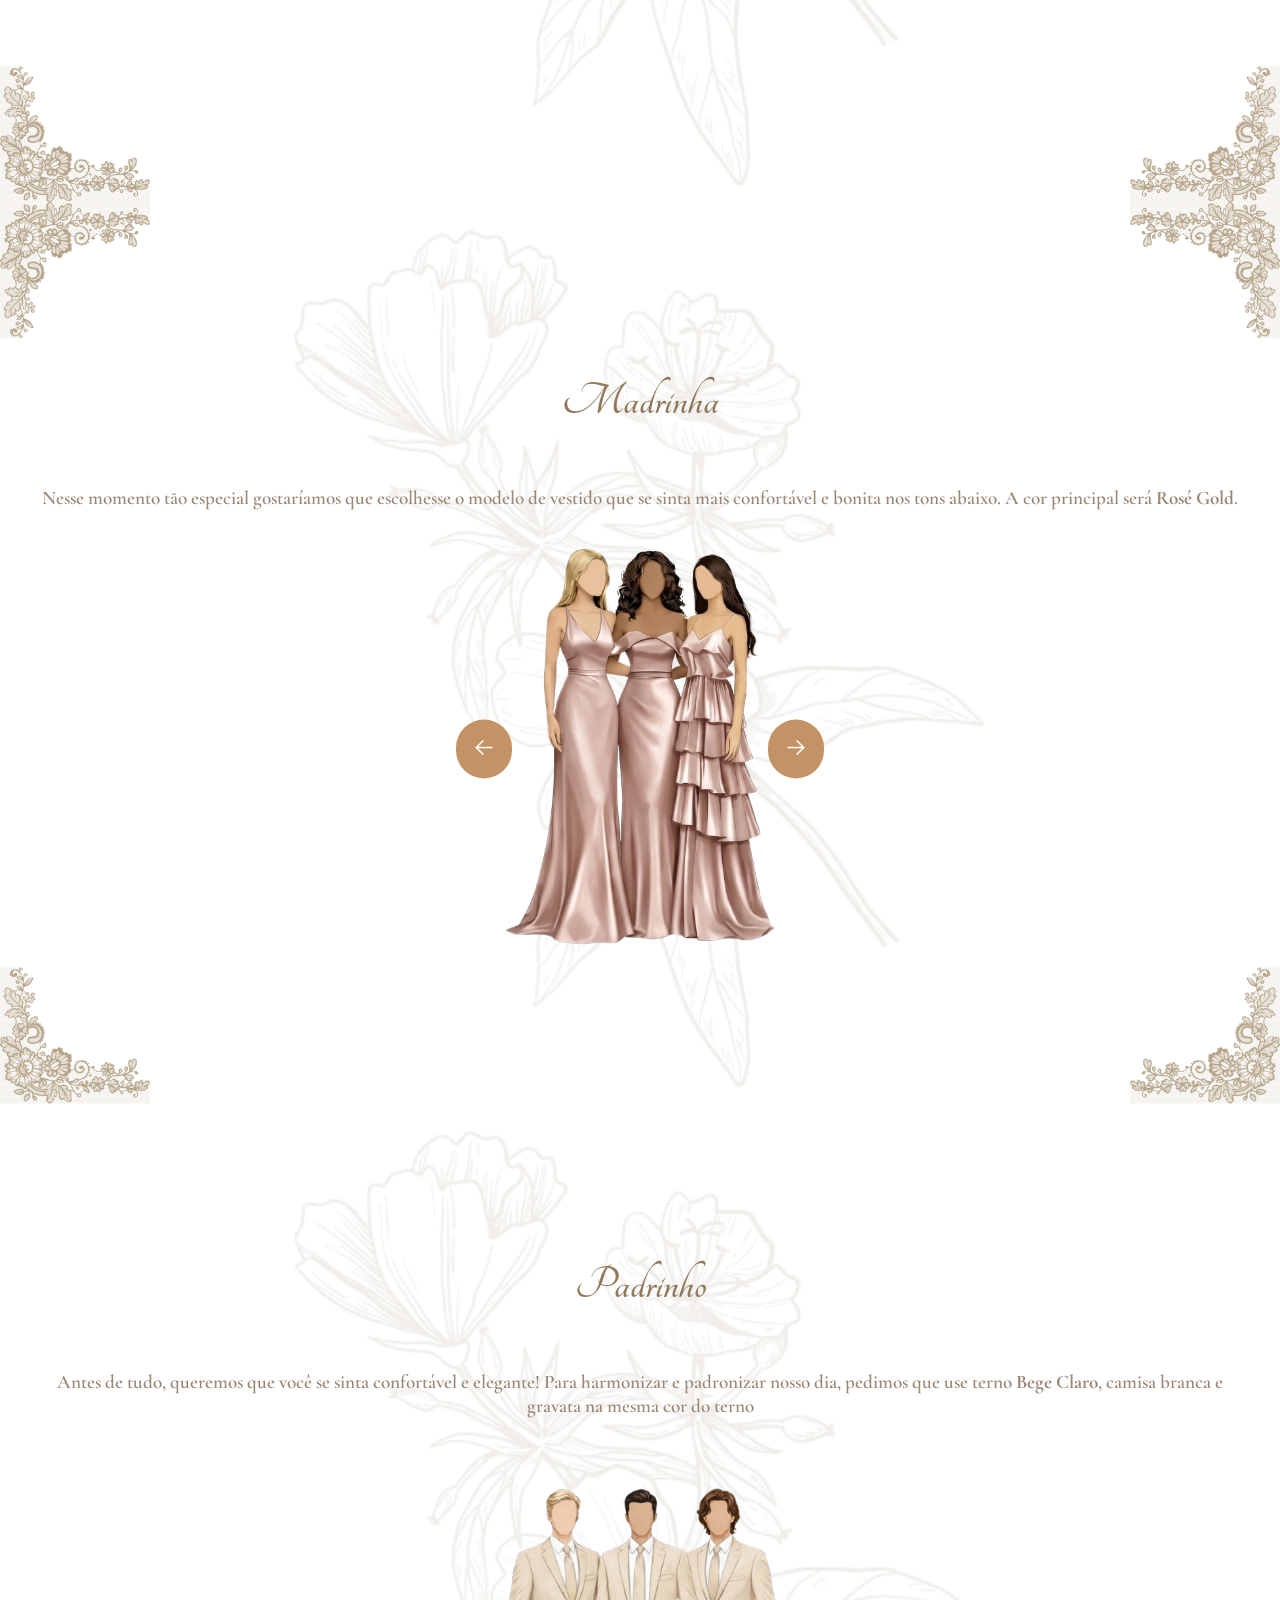
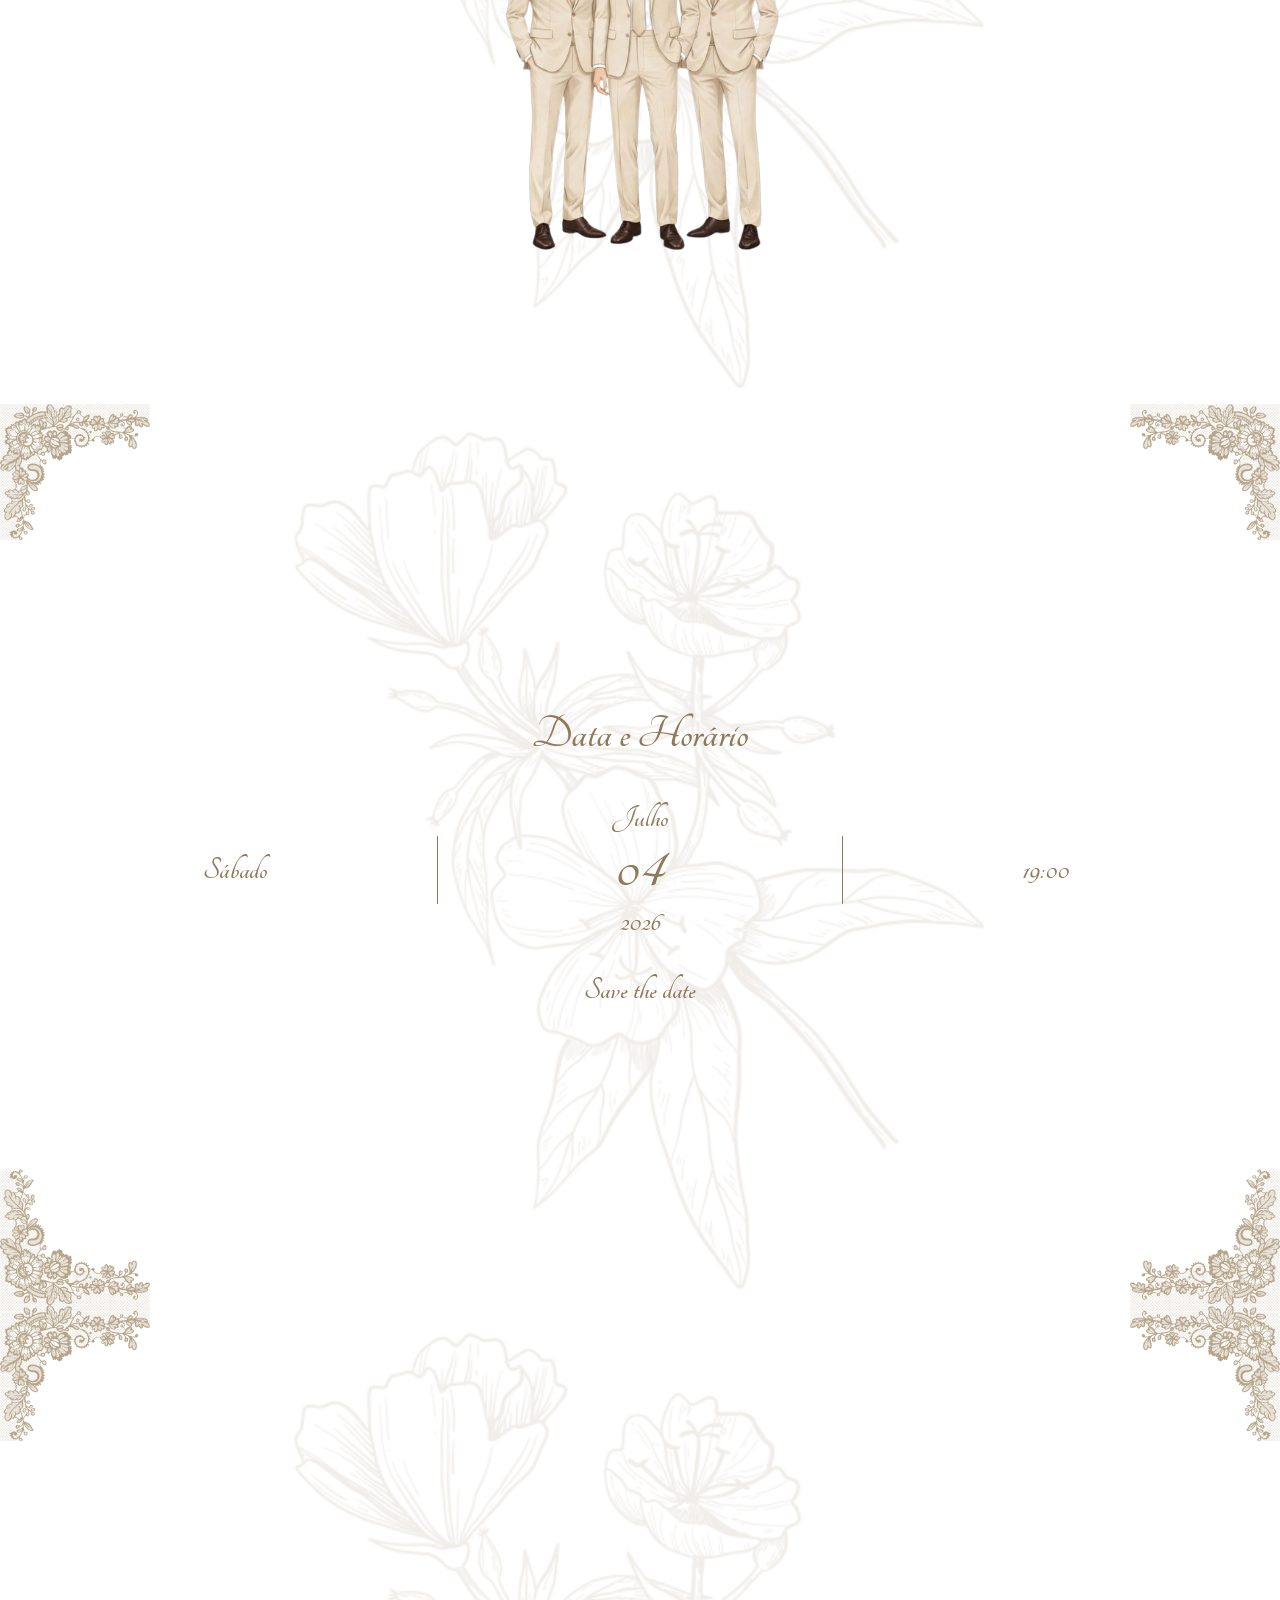
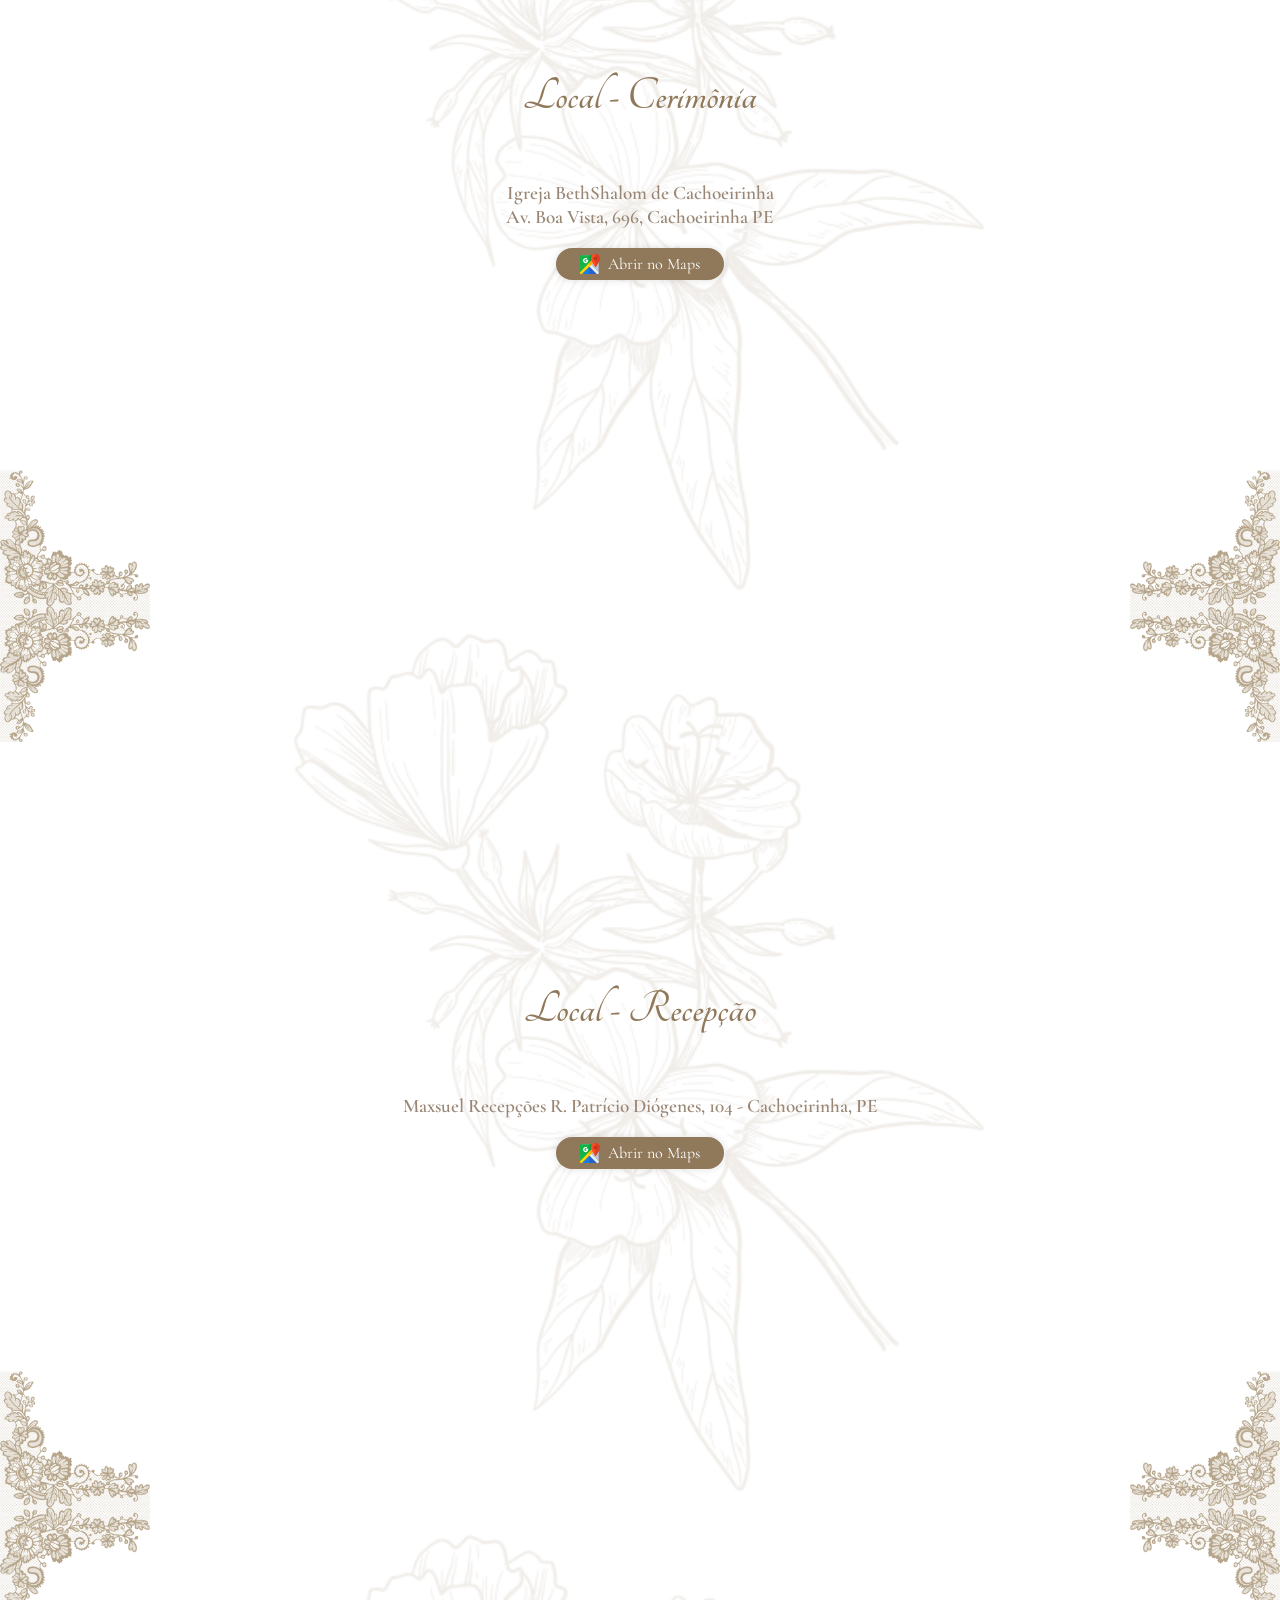
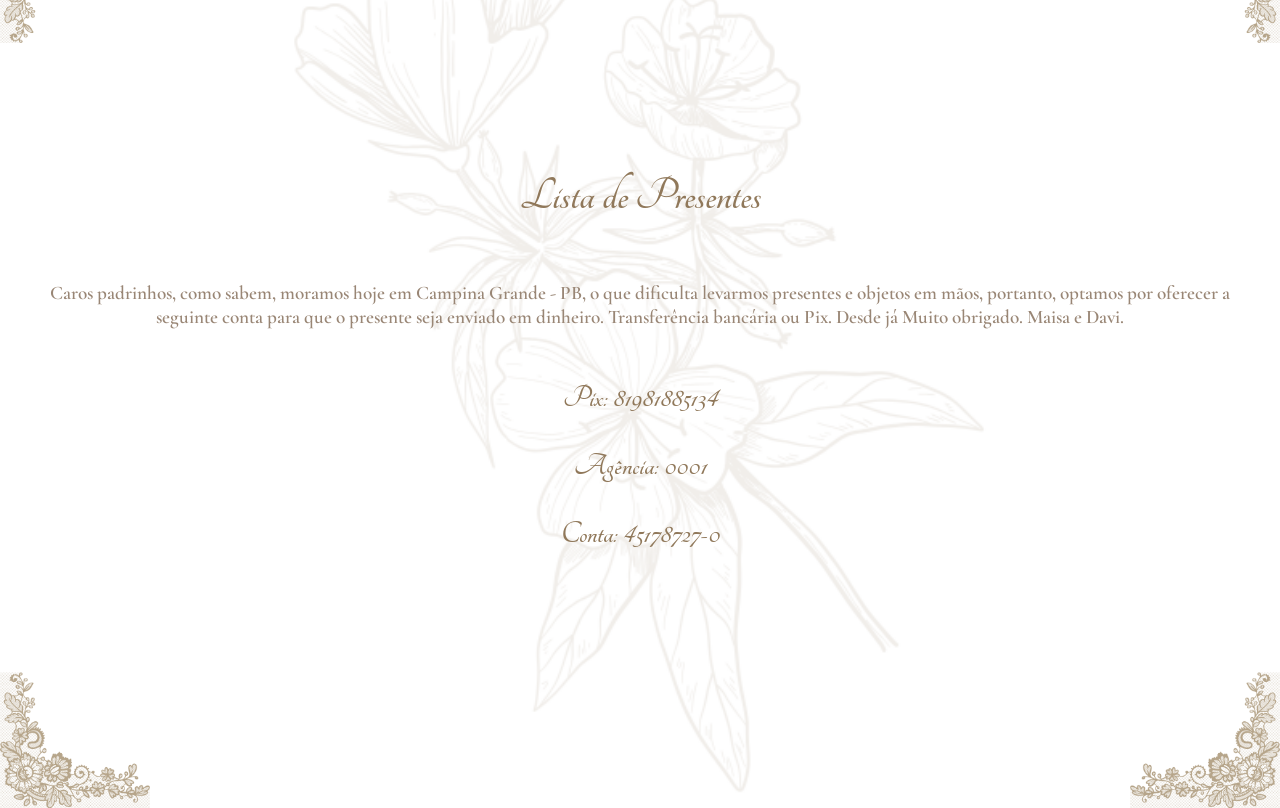
==== commit 80dd79d9: "added color control by url query" ====
--- a/index.html
+++ b/index.html
@@ -40,17 +40,31 @@
       <p>
         Nesse momento tão especial gostaríamos que escolhesse o modelo de
         vestido que se sinta mais confortável e bonita nos tons abaixo. A cor
-        principal será <strong>Rosé Gold</strong>.
+        principal será <strong id="color-name"></strong>.
       </p>
-
       <div class="carousel">
         <button class="prev" onclick="moveSlide(-1)">
           <img src="arrow.svg" alt="" class="arrow" />
         </button>
         <div class="carousel-container">
-          <img src="madrinhas.png" alt="" class="carousel-item active" />
-          <img src="dresses.png" alt="" class="carousel-item" />
-          <img src="pallete.jpeg" alt="" class="carousel-item" />
+          <img
+            src="madrinhas_rg.png"
+            alt=""
+            class="carousel-item active content-rg"
+          />
+          <img src="dresses_rg.png" alt="" class="carousel-item content-rg" />
+          <img
+            src="madrinhas_am.jpeg"
+            alt=""
+            class="carousel-item active content-am"
+          />
+          <img src="dresses_am2.jpeg" alt="" class="carousel-item content-am" />
+          <img
+            src="dresses_am.jpeg"
+            alt=""
+            class="carousel-item content-am"
+            style="rotate: 90deg"
+          />
         </div>
         <button class="next" onclick="moveSlide(1)">
           <img src="arrow.svg" alt="" class="arrow" />
@@ -91,7 +105,7 @@
       <img src="corner.png" alt="" class="corner top right" />
       <img src="corner.png" alt="" class="corner bottom left" />
       <img src="corner.png" alt="" class="corner bottom right" />
-      <h2>Local</h2>
+      <h2>Local - Cerimônia</h2>
       <img src="church.png" alt="" class="church" />
       <p>
         Igreja BethShalom de Cachoeirinha<br />Av. Boa Vista, 696, Cachoeirinha
@@ -107,11 +121,31 @@
       <img src="corner.png" alt="" class="corner top right" />
       <img src="corner.png" alt="" class="corner bottom left" />
       <img src="corner.png" alt="" class="corner bottom right" />
+      <h2>Local - Recepção</h2>
+      <img src="maxsuel.png" alt="" class="church" />
+      <p>Maxsuel Recepções R. Patrício Diógenes, 104 - Cachoeirinha, PE</p>
+      <a href="https://maps.app.goo.gl/QCstCw83J7cvLMxR8" class="maps-button">
+        <img src="maps.svg" alt="" width="20" />
+        Abrir no Maps</a
+      >
+    </section>
+    <section>
+      <img src="corner.png" alt="" class="corner top left" />
+      <img src="corner.png" alt="" class="corner top right" />
+      <img src="corner.png" alt="" class="corner bottom left" />
+      <img src="corner.png" alt="" class="corner bottom right" />
       <h2>Lista de Presentes</h2>
       <p>
-        Igreja BethShalom de Cachoeirinha<br />Av. Boa Vista, 696, Cachoeirinha
-        PE
+        Caros padrinhos, como sabem, moramos hoje em Campina Grande - PB, o que
+        dificulta levarmos presentes e objetos em mãos, portanto, optamos por
+        oferecer a seguinte conta para que o presente seja enviado em dinheiro.
+        Transferência bancária ou Pix. Desde já Muito obrigado. Maisa e Davi.
       </p>
+      <div>
+        <h3>Pix: 81981885134</h3>
+        <h3>Agência: 0001</h3>
+        <h3>Conta: 45178727-0</h3>
+      </div>
     </section>
 
     <script src="./script.js"></script>
--- a/style.css
+++ b/style.css
@@ -116,9 +116,10 @@
 }
 
 .maps-button {
-  display: flex;
+  display: inline-flex;
+  align-items: center;
   background-color: #90785a;
-  padding: 6px 20px;
+  padding: 6px 24px;
   border-radius: 999px;
   text-decoration: none;
   font-family: "Cormorant Garamond", serif;
--- a/carousel.css
+++ b/carousel.css
@@ -46,14 +46,11 @@
 
 .prev {
   left: -50px;
+  background-color: rgb(196, 147, 101);
 }
 .next {
   right: -50px;
-}
-
-.prev:hover,
-.next:hover {
-  background-color: rgba(194, 61, 116, 0.4);
+  background-color: rgb(196, 147, 101);
 }
 
 .arrow {
@@ -62,6 +59,23 @@
 
 .prev img.arrow {
   transform: scaleX(-1);
+}
+
+/* Garante que o item escondido por cor NUNCA apareça */
+.carousel-item.hidden {
+  display: none !important;
+}
+
+.carousel-item {
+  display: none; /* Esconde por padrão */
+  width: 100%;
+  max-height: 400px;
+  object-fit: contain;
+  animation: fade 0.5s;
+}
+
+.carousel-item.active {
+  display: block; /* Mostra apenas se for ativo */
 }
 
 /* Animação simples de transição */
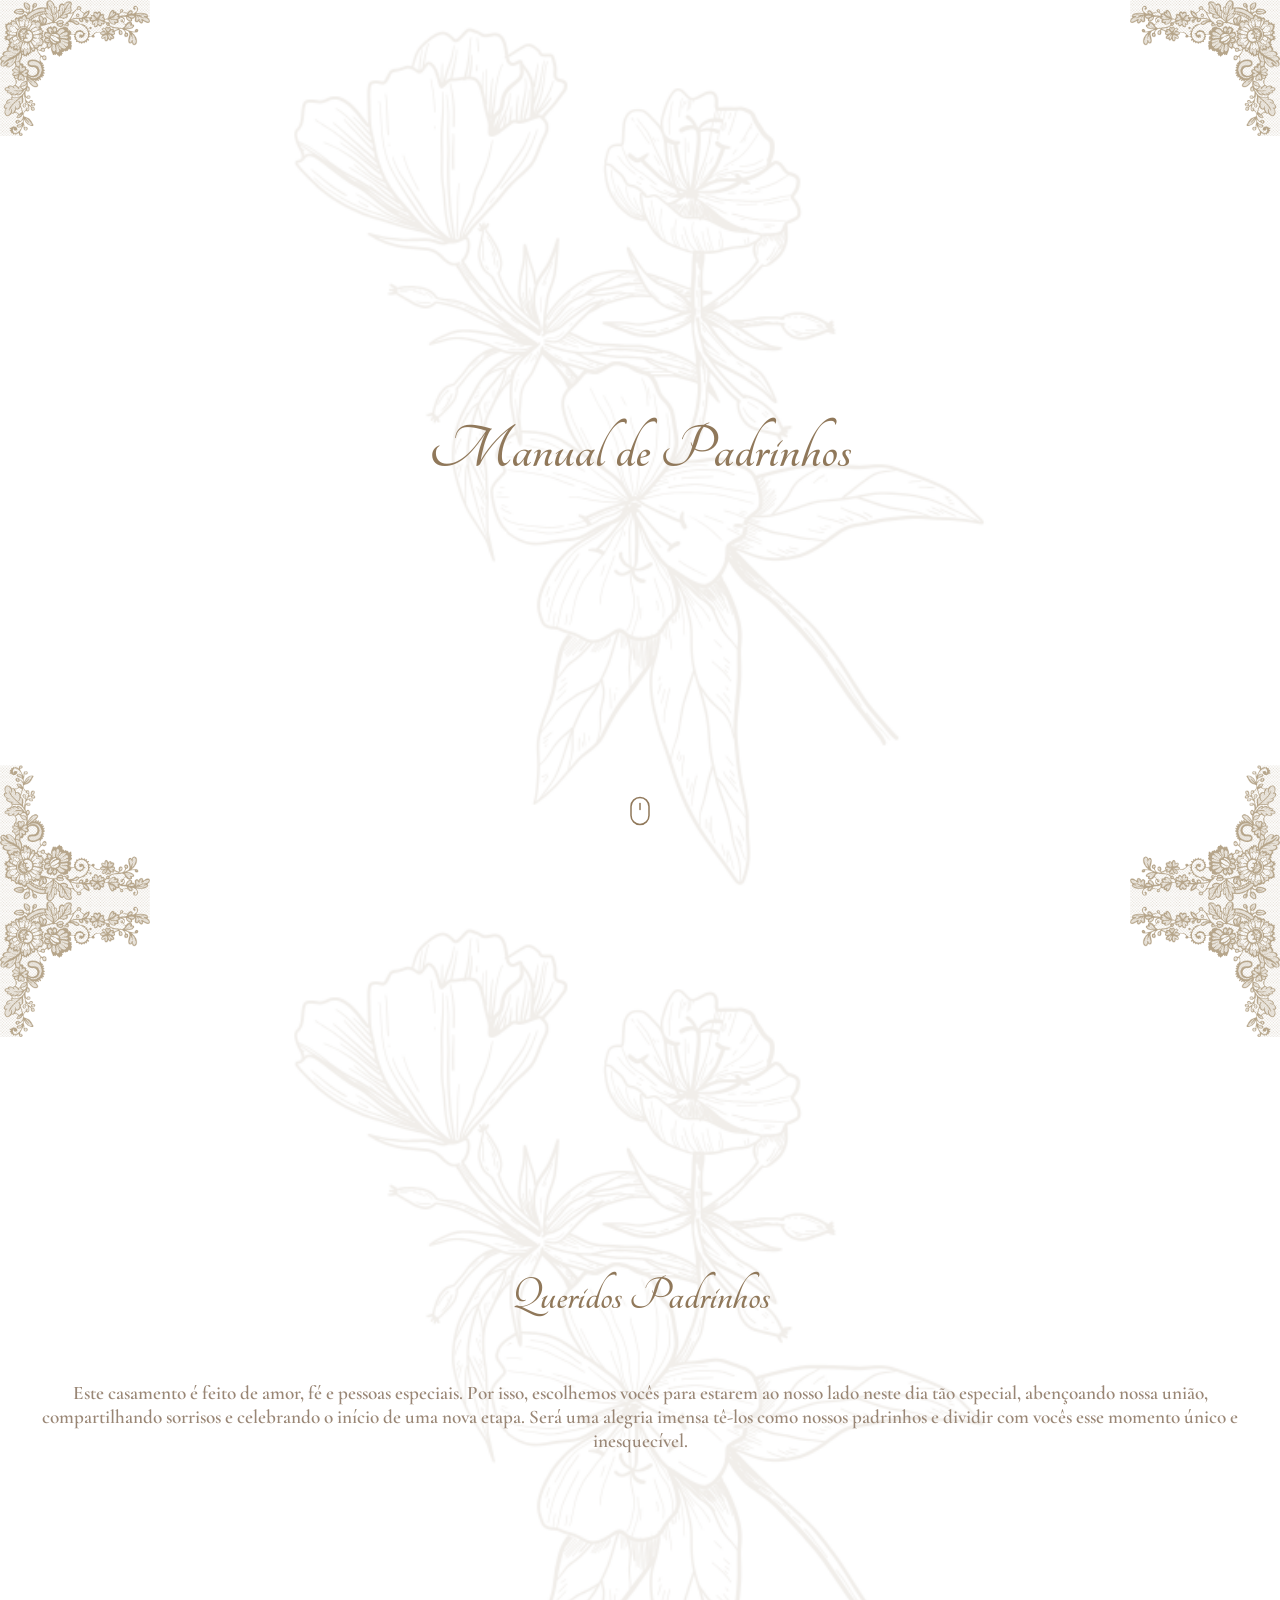
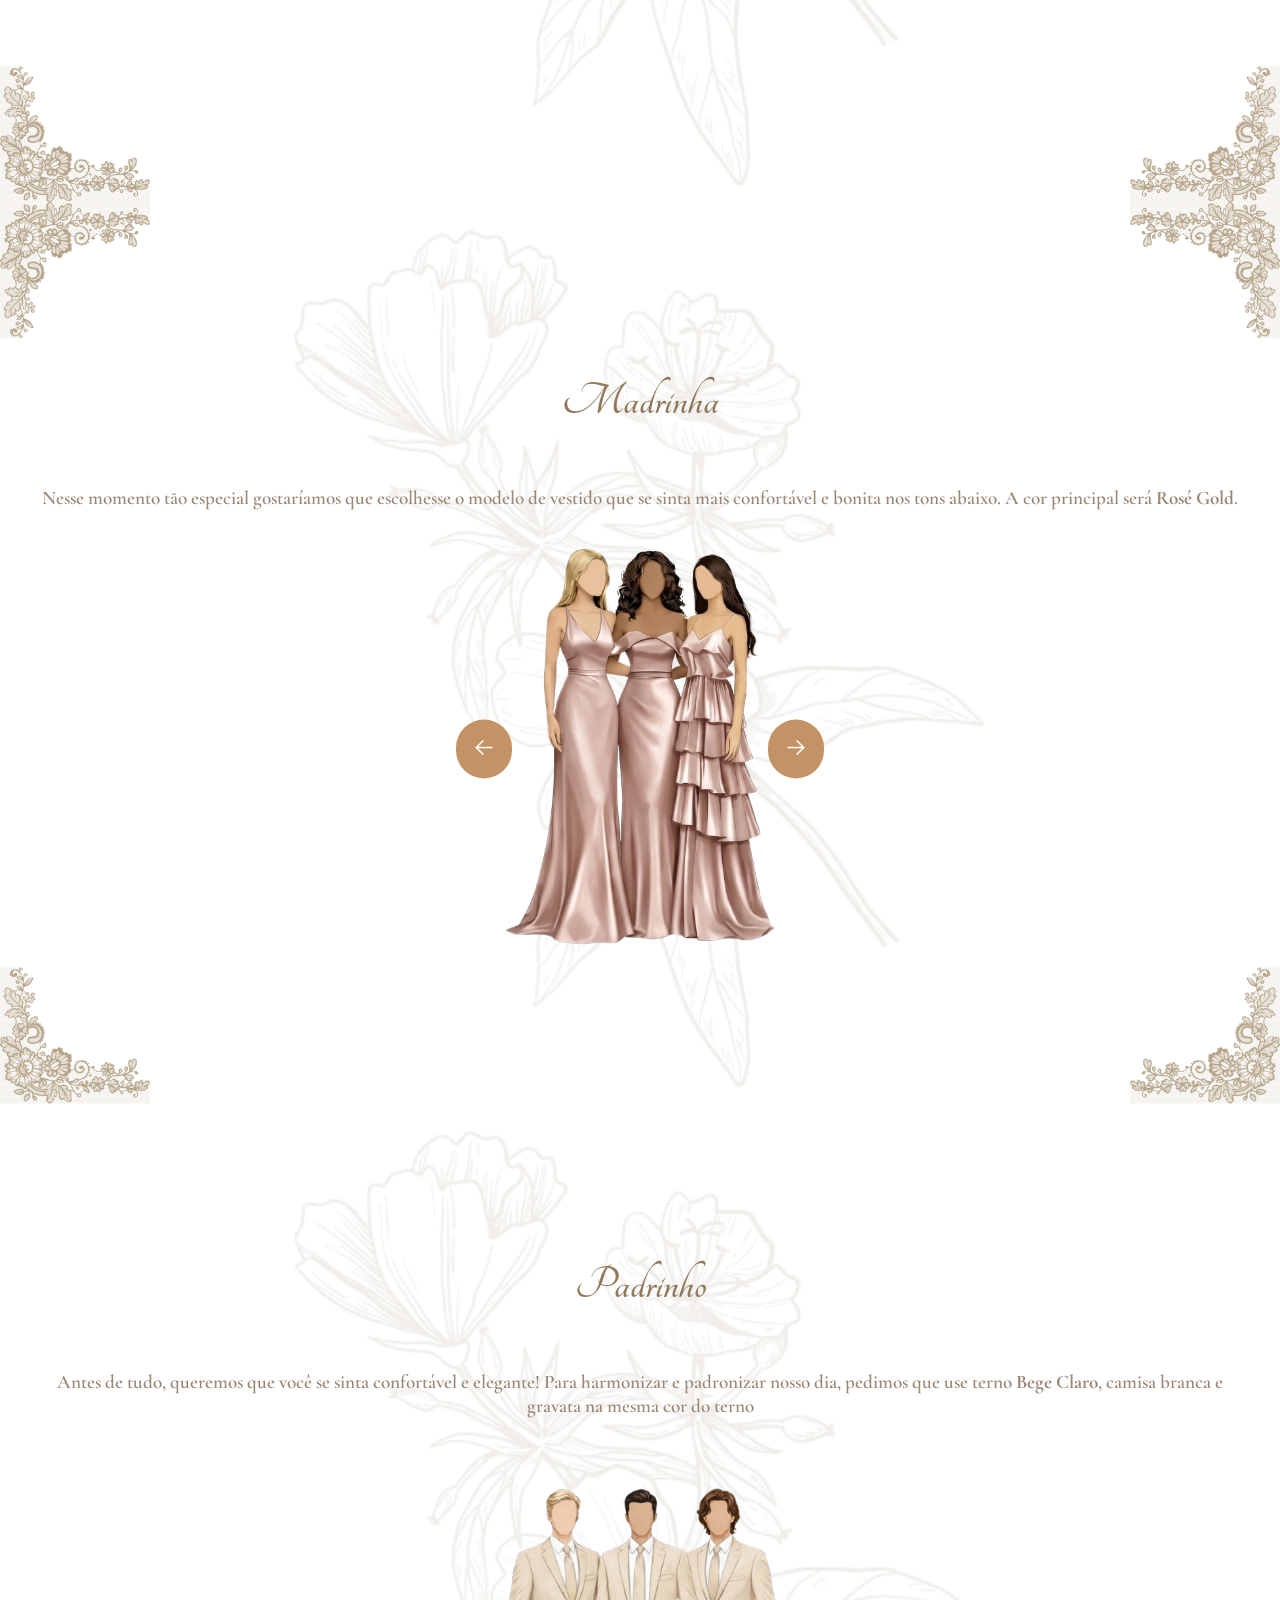
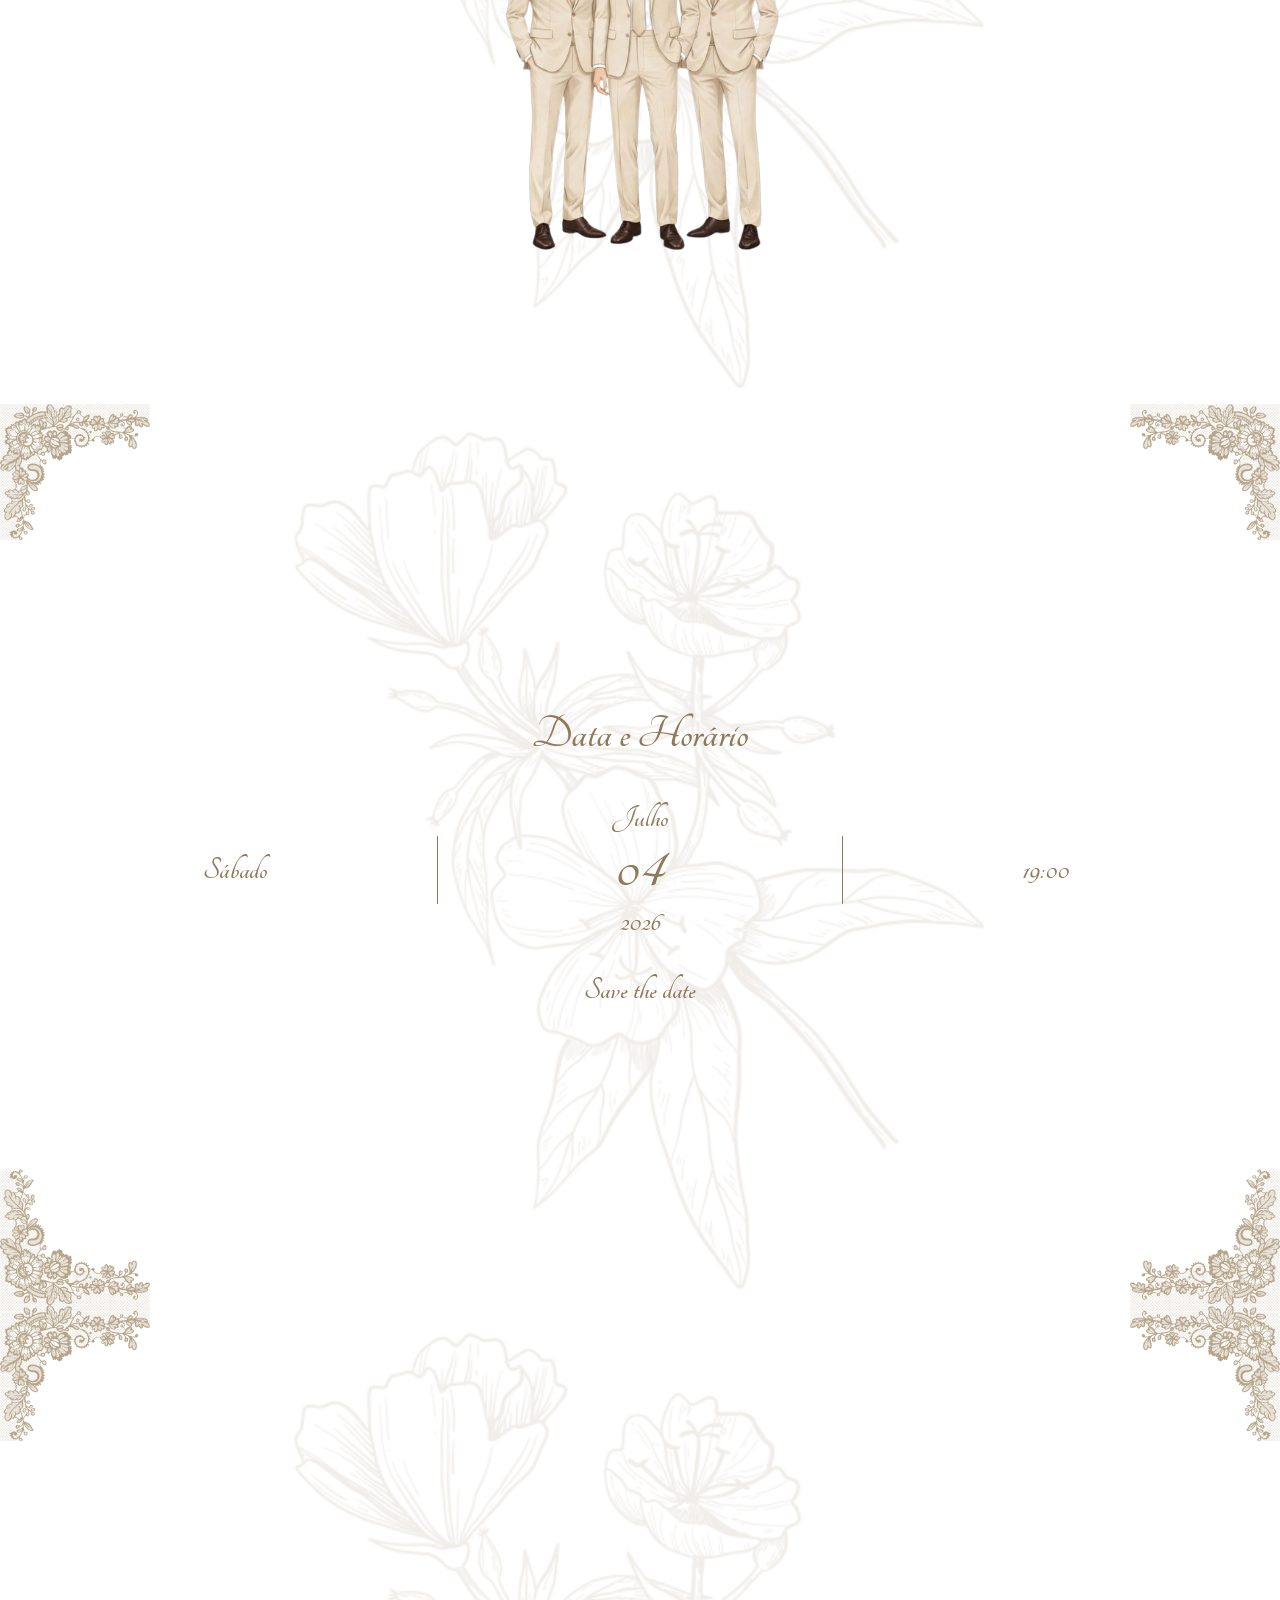
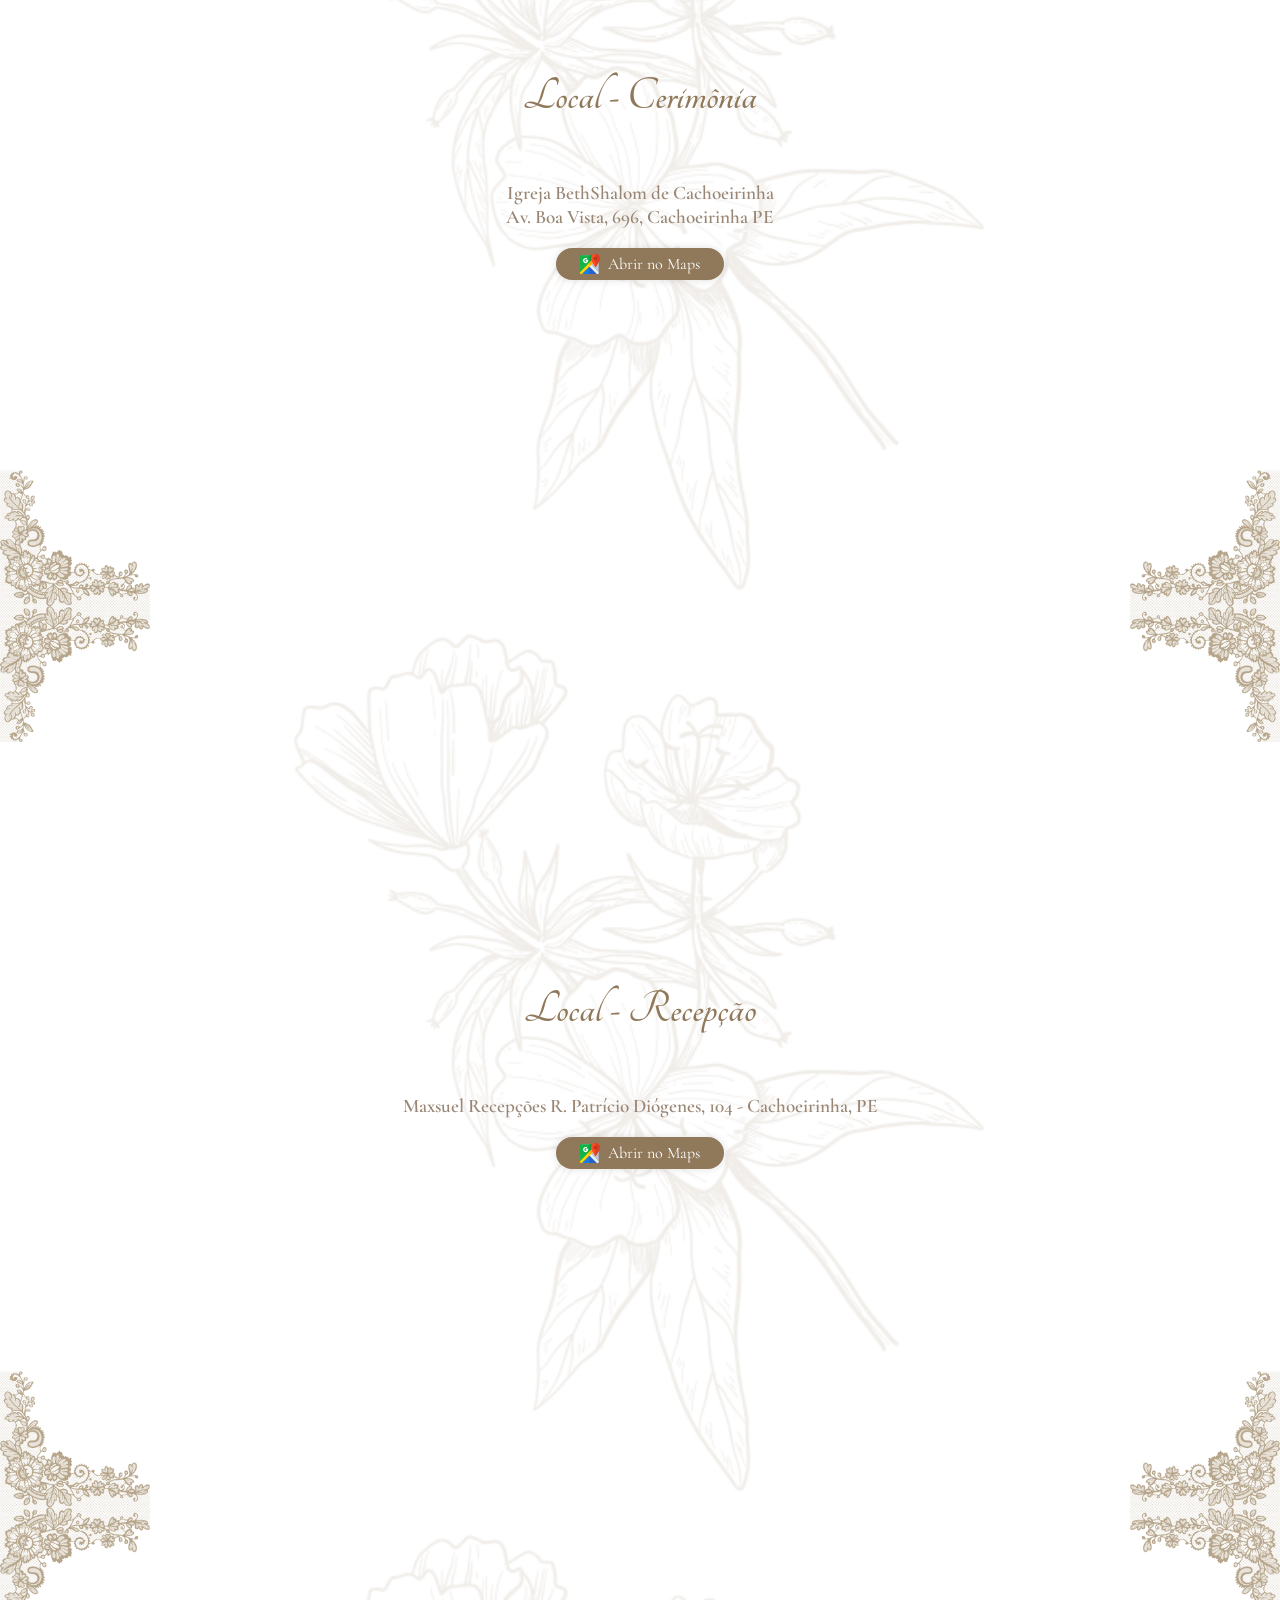
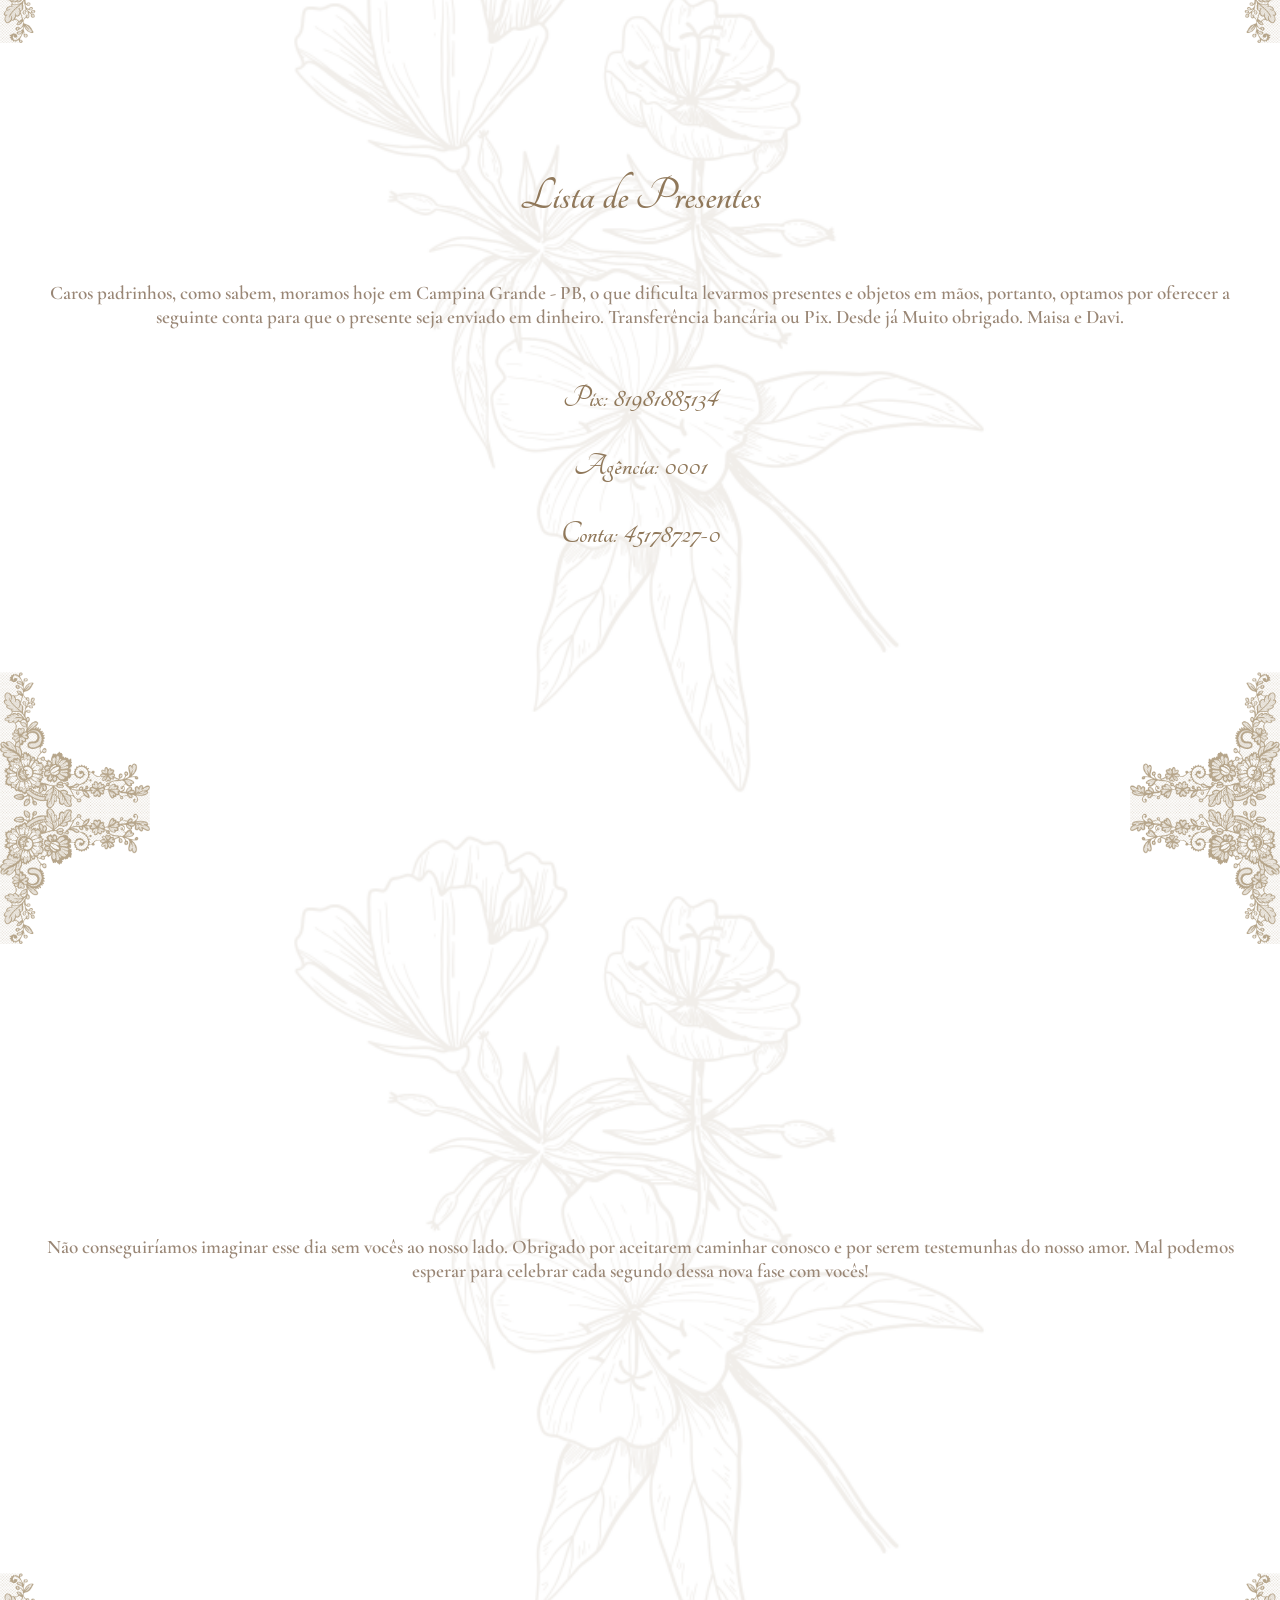
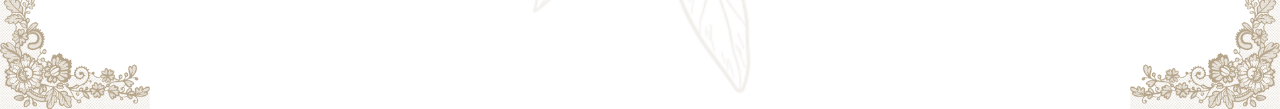
==== commit c0f1329d: "added last page" ====
--- a/index.html
+++ b/index.html
@@ -147,6 +147,18 @@
         <h3>Conta: 45178727-0</h3>
       </div>
     </section>
+    <section>
+      <img src="corner.png" alt="" class="corner top left" />
+      <img src="corner.png" alt="" class="corner top right" />
+      <img src="corner.png" alt="" class="corner bottom left" />
+      <img src="corner.png" alt="" class="corner bottom right" />
+      <p>
+        Não conseguiríamos imaginar esse dia sem vocês ao nosso lado. Obrigado
+        por aceitarem caminhar conosco e por serem testemunhas do nosso amor.
+        Mal podemos esperar para celebrar cada segundo dessa nova fase com
+        vocês!
+      </p>
+    </section>
 
     <script src="./script.js"></script>
   </body>
